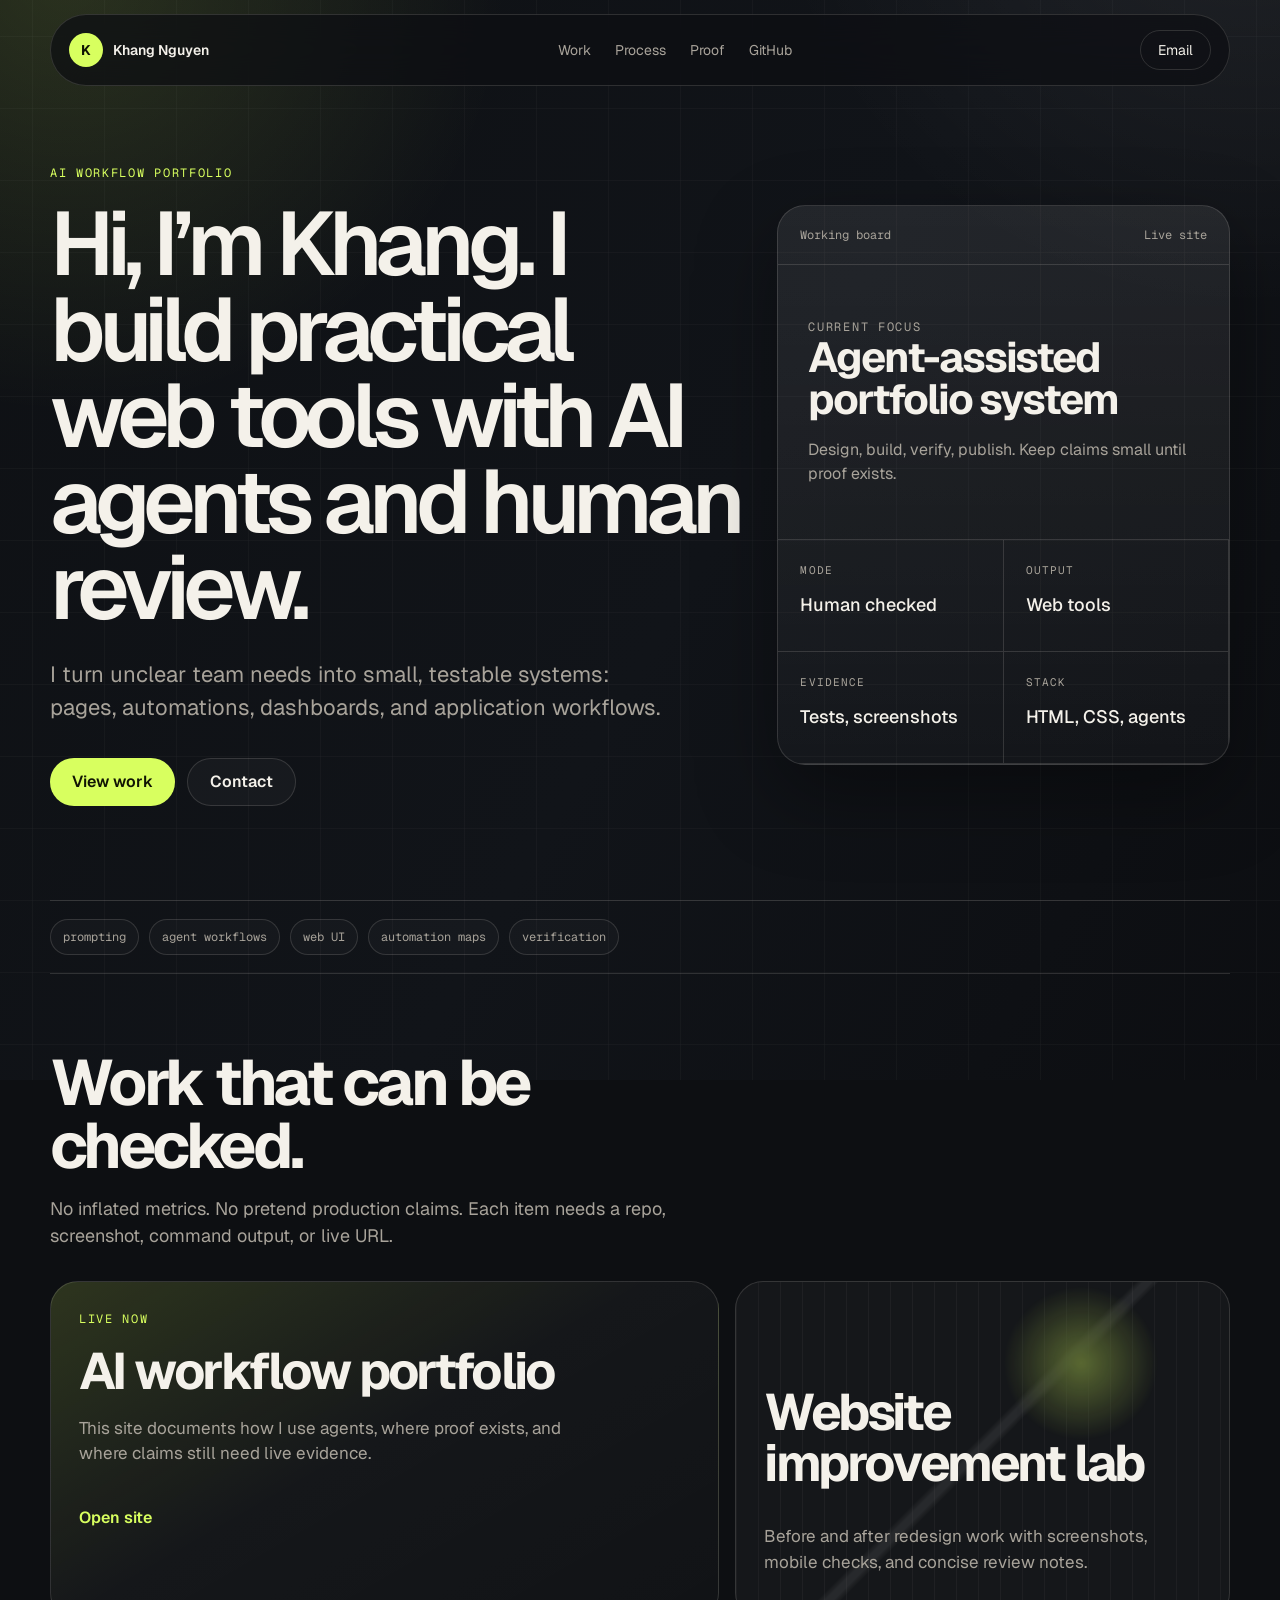
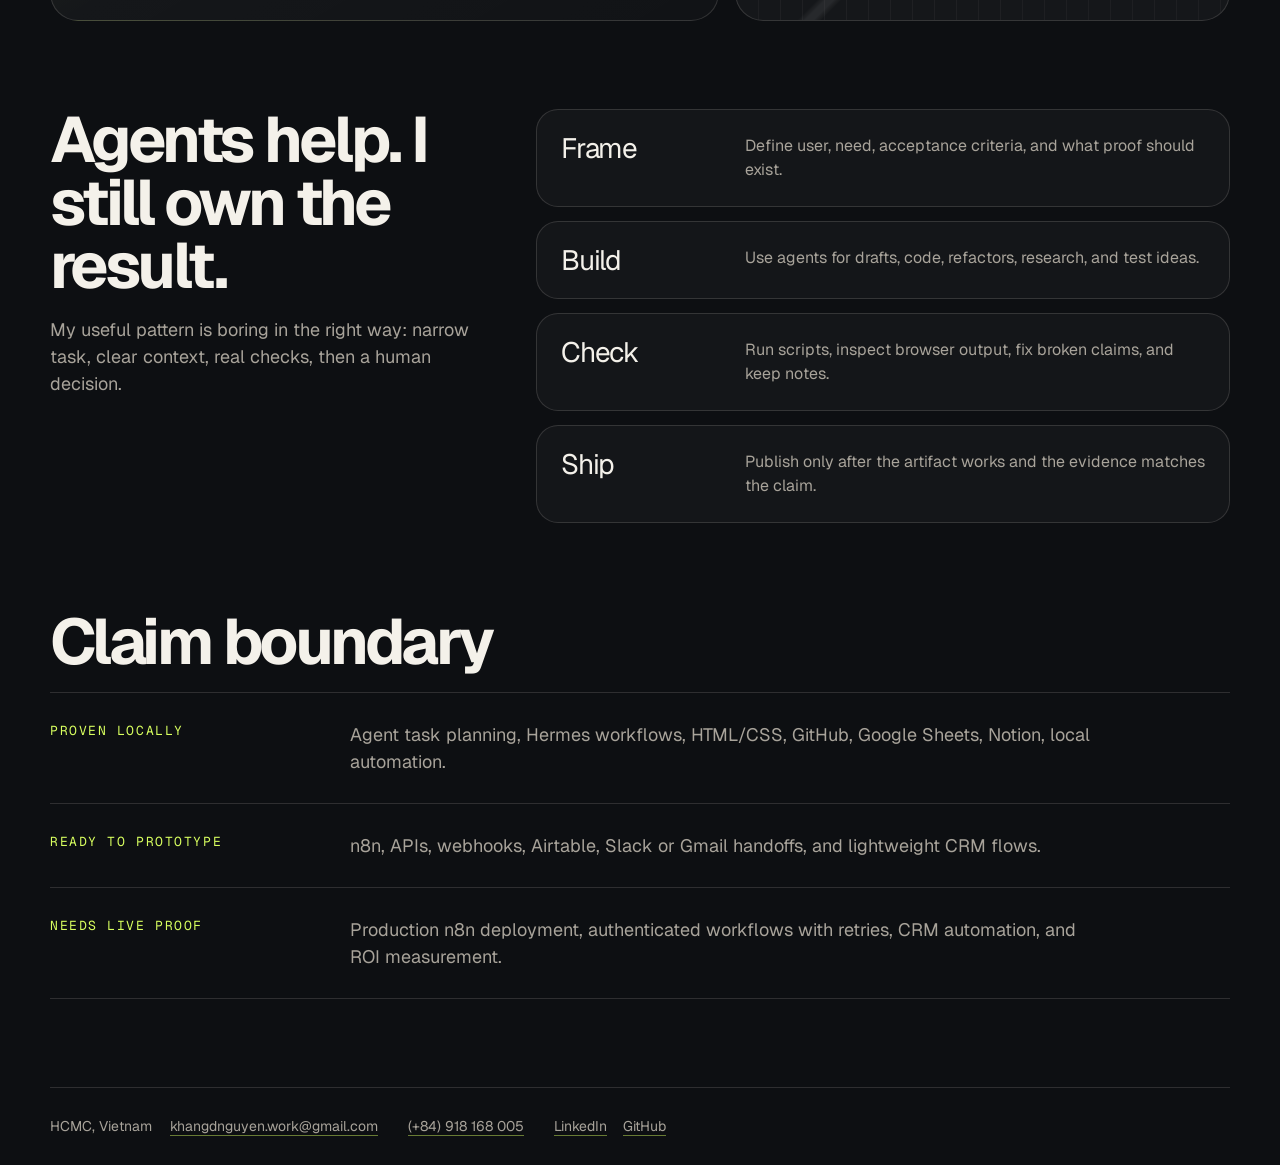
==== index.html @ 68d12c39 "Remove irrelevant portfolio work cards" ====
<!doctype html>
<html lang="en">
<head>
  <meta charset="utf-8" />
  <meta name="viewport" content="width=device-width, initial-scale=1" />
  <title>Khang Nguyen - AI workflow portfolio</title>
  <meta name="description" content="Khang Nguyen builds small web tools and AI-assisted workflows with clear verification evidence." />
  <meta property="og:title" content="Khang Nguyen - AI workflow portfolio" />
  <meta property="og:description" content="AI workflow builder focused on practical web tools, agent-assisted delivery, and honest proof." />
  <link rel="preconnect" href="https://fonts.googleapis.com" />
  <link rel="preconnect" href="https://fonts.gstatic.com" crossorigin />
  <link href="https://fonts.googleapis.com/css2?family=Geist:wght@300;400;500;600&family=Geist+Mono:wght@400;500&display=swap" rel="stylesheet" />
  <link rel="stylesheet" href="./styles.css" />
</head>
<body>
  <div class="ambient" aria-hidden="true"></div>
  <header class="nav">
    <a class="brand" href="#top" aria-label="Khang Nguyen home">
      <span class="mark">K</span>
      <span>Khang Nguyen</span>
    </a>
    <nav aria-label="Primary">
      <a href="#work">Work</a>
      <a href="#process">Process</a>
      <a href="#proof">Proof</a>
      <a href="https://github.com/im-khang">GitHub</a>
    </nav>
    <a class="nav-cta" href="mailto:khangdnguyen.work@gmail.com">Email</a>
  </header>

  <main id="top">
    <section class="hero" aria-labelledby="hero-title">
      <div class="hero-copy">
        <p class="kicker">AI workflow portfolio</p>
        <h1 id="hero-title">Hi, I’m Khang. I build practical web tools with AI agents and human review.</h1>
        <p class="lead">I turn unclear team needs into small, testable systems: pages, automations, dashboards, and application workflows.</p>
        <div class="hero-actions" aria-label="Primary actions">
          <a class="button primary" href="#work">View work</a>
          <a class="button ghost" href="mailto:khangdnguyen.work@gmail.com">Contact</a>
        </div>
      </div>

      <aside class="hero-panel" aria-label="Current working board">
        <div class="panel-top">
          <span>Working board</span>
          <span>Live site</span>
        </div>
        <div class="panel-feature">
          <p class="panel-label">Current focus</p>
          <h2>Agent-assisted portfolio system</h2>
          <p>Design, build, verify, publish. Keep claims small until proof exists.</p>
        </div>
        <div class="panel-grid">
          <div>
            <span>Mode</span>
            <strong>Human checked</strong>
          </div>
          <div>
            <span>Output</span>
            <strong>Web tools</strong>
          </div>
          <div>
            <span>Evidence</span>
            <strong>Tests, screenshots</strong>
          </div>
          <div>
            <span>Stack</span>
            <strong>HTML, CSS, agents</strong>
          </div>
        </div>
      </aside>
    </section>

    <section class="capability-strip" aria-label="Capabilities">
      <span>prompting</span>
      <span>agent workflows</span>
      <span>web UI</span>
      <span>automation maps</span>
      <span>verification</span>
    </section>

    <section id="work" class="work" aria-labelledby="work-title">
      <div class="section-heading">
        <h2 id="work-title">Work that can be checked.</h2>
        <p>No inflated metrics. No pretend production claims. Each item needs a repo, screenshot, command output, or live URL.</p>
      </div>
      <div class="work-grid">
        <article class="work-card featured">
          <div class="work-meta">Live now</div>
          <h3>AI workflow portfolio</h3>
          <p>This site documents how I use agents, where proof exists, and where claims still need live evidence.</p>
          <a href="https://im-khang.com">Open site</a>
        </article>
        <article class="work-card image-card">
          <div class="texture" aria-hidden="true"></div>
          <h3>Website improvement lab</h3>
          <p>Before and after redesign work with screenshots, mobile checks, and concise review notes.</p>
        </article>
      </div>
    </section>

    <section id="process" class="process" aria-labelledby="process-title">
      <div class="process-copy">
        <h2 id="process-title">Agents help. I still own the result.</h2>
        <p>My useful pattern is boring in the right way: narrow task, clear context, real checks, then a human decision.</p>
      </div>
      <ol class="process-list">
        <li>
          <span>Frame</span>
          <p>Define user, need, acceptance criteria, and what proof should exist.</p>
        </li>
        <li>
          <span>Build</span>
          <p>Use agents for drafts, code, refactors, research, and test ideas.</p>
        </li>
        <li>
          <span>Check</span>
          <p>Run scripts, inspect browser output, fix broken claims, and keep notes.</p>
        </li>
        <li>
          <span>Ship</span>
          <p>Publish only after the artifact works and the evidence matches the claim.</p>
        </li>
      </ol>
    </section>

    <section id="proof" class="proof" aria-labelledby="proof-title">
      <h2 id="proof-title">Claim boundary</h2>
      <div class="proof-rows" role="list">
        <article role="listitem">
          <span>Proven locally</span>
          <p>Agent task planning, Hermes workflows, HTML/CSS, GitHub, Google Sheets, Notion, local automation.</p>
        </article>
        <article role="listitem">
          <span>Ready to prototype</span>
          <p>n8n, APIs, webhooks, Airtable, Slack or Gmail handoffs, and lightweight CRM flows.</p>
        </article>
        <article role="listitem">
          <span>Needs live proof</span>
          <p>Production n8n deployment, authenticated workflows with retries, CRM automation, and ROI measurement.</p>
        </article>
      </div>
    </section>
  </main>

  <footer class="footer">
    <p>HCMC, Vietnam</p>
    <p><a href="mailto:khangdnguyen.work@gmail.com">khangdnguyen.work@gmail.com</a></p>
    <p><a href="tel:+84918168005">(+84) 918 168 005</a></p>
    <p><a href="https://www.linkedin.com/in/khangnguyenduy3110/">LinkedIn</a> <a href="https://github.com/im-khang">GitHub</a></p>
  </footer>

  <script>
    const revealItems = document.querySelectorAll('.work-card, .process-list li, .proof-rows article');
    const observer = new IntersectionObserver((entries) => {
      for (const entry of entries) {
        if (entry.isIntersecting) entry.target.classList.add('in-view');
      }
    }, { threshold: 0.18 });
    revealItems.forEach((item) => observer.observe(item));
  </script>
</body>
</html>
---- styles.css ----
:root{
  color-scheme: dark;
  --bg:#0d0f12;
  --panel:#15181d;
  --panel-2:#1d2128;
  --text:#f4f1ea;
  --muted:#a8a39a;
  --line:rgba(244,241,234,.14);
  --accent:#d8ff5f;
  --accent-dark:#1f2a05;
  --radius:28px;
  --shadow:0 30px 80px rgba(0,0,0,.35);
}
*{box-sizing:border-box}
html{scroll-behavior:smooth}
body{
  margin:0;
  font-family:Geist,system-ui,-apple-system,BlinkMacSystemFont,"Segoe UI",sans-serif;
  background:var(--bg);
  color:var(--text);
  line-height:1.5;
  overflow-x:hidden;
}
a{color:inherit;text-decoration:none}
.ambient{
  position:fixed;inset:-20%;z-index:-2;pointer-events:none;
  background:
    radial-gradient(circle at 18% 12%,rgba(216,255,95,.14),transparent 24%),
    radial-gradient(circle at 84% 0%,rgba(255,255,255,.08),transparent 25%),
    linear-gradient(120deg,#0d0f12,#111419 55%,#0b0c0f);
}
.ambient:after{
  content:"";position:absolute;inset:0;opacity:.08;mix-blend-mode:screen;
  background-image:linear-gradient(rgba(255,255,255,.35) 1px,transparent 1px),linear-gradient(90deg,rgba(255,255,255,.35) 1px,transparent 1px);
  background-size:72px 72px;
}
.nav{
  position:sticky;top:0;z-index:10;height:72px;margin:14px auto 0;padding:0 18px;
  width:min(1180px,calc(100% - 28px));display:flex;align-items:center;justify-content:space-between;gap:20px;
  border:1px solid var(--line);border-radius:999px;background:rgba(13,15,18,.72);backdrop-filter:blur(18px);-webkit-backdrop-filter:blur(18px);
}
.brand,.nav nav,.nav-cta{display:flex;align-items:center;gap:10px;font-size:14px;color:var(--muted)}
.brand{font-weight:600;color:var(--text)}
.mark{width:34px;height:34px;border-radius:50%;display:grid;place-items:center;background:var(--accent);color:#101403;font-weight:700}
.nav nav{gap:24px}
.nav a:hover{color:var(--text)}
.nav-cta{height:40px;padding:0 17px;border:1px solid var(--line);border-radius:999px;color:var(--text)}
main{width:min(1180px,calc(100% - 28px));margin:0 auto}
.hero{min-height:calc(100dvh - 86px);display:grid;grid-template-columns:minmax(0,1.1fr) minmax(320px,.72fr);gap:36px;align-items:center;padding:56px 0 72px}
.hero-copy{max-width:780px}.kicker,.work-meta,.panel-label{margin:0 0 18px;font-family:"Geist Mono",monospace;font-size:12px;text-transform:uppercase;letter-spacing:.14em;color:var(--accent)}
h1{font-size:clamp(48px,7vw,94px);line-height:.96;letter-spacing:-.07em;margin:0;max-width:920px;font-weight:600}
.lead{max-width:620px;color:var(--muted);font-size:clamp(17px,2vw,22px);margin:28px 0 0}
.hero-actions{display:flex;gap:12px;flex-wrap:wrap;margin-top:34px}.button{height:48px;padding:0 22px;border-radius:999px;display:inline-flex;align-items:center;justify-content:center;font-weight:600;transition:transform .22s ease,background .22s ease,border-color .22s ease}.button:hover{transform:translateY(-2px)}.button:active{transform:translateY(1px) scale(.99)}.primary{background:var(--accent);color:#101403}.ghost{border:1px solid var(--line);color:var(--text);background:rgba(255,255,255,.03)}
.hero-panel{border:1px solid var(--line);border-radius:var(--radius);background:linear-gradient(180deg,rgba(255,255,255,.08),rgba(255,255,255,.025));box-shadow:var(--shadow);overflow:hidden;min-height:560px;display:flex;flex-direction:column;justify-content:space-between}
.panel-top{display:flex;justify-content:space-between;padding:20px 22px;border-bottom:1px solid var(--line);font-family:"Geist Mono",monospace;color:var(--muted);font-size:12px}.panel-feature{padding:38px 30px}.panel-feature h2{font-size:42px;line-height:1;letter-spacing:-.05em;margin:0 0 18px}.panel-feature p{color:var(--muted);margin:0}.panel-grid{display:grid;grid-template-columns:1fr 1fr;border-top:1px solid var(--line)}.panel-grid div{padding:22px;border-right:1px solid var(--line);border-bottom:1px solid var(--line);min-height:112px}.panel-grid span{display:block;font-family:"Geist Mono",monospace;font-size:11px;color:var(--muted);margin-bottom:12px;text-transform:uppercase;letter-spacing:.1em}.panel-grid strong{font-size:18px;font-weight:500}
.capability-strip{border-top:1px solid var(--line);border-bottom:1px solid var(--line);display:flex;gap:10px;flex-wrap:wrap;padding:18px 0;margin-bottom:78px}.capability-strip span{font-family:"Geist Mono",monospace;font-size:12px;color:var(--muted);padding:8px 12px;border:1px solid var(--line);border-radius:999px;background:rgba(255,255,255,.025)}
section{scroll-margin-top:110px}.section-heading{max-width:700px;margin-bottom:32px}.section-heading h2,.process h2,.proof h2{font-size:clamp(36px,5vw,72px);line-height:.98;letter-spacing:-.055em;margin:0 0 18px}.section-heading p,.process-copy p{color:var(--muted);font-size:18px;margin:0;max-width:620px}.work,.process,.proof{padding:0 0 88px}.work-grid{display:grid;grid-template-columns:1.15fr .85fr;grid-auto-rows:minmax(220px,auto);gap:16px}.work-card{border:1px solid var(--line);border-radius:var(--radius);background:rgba(255,255,255,.035);padding:28px;position:relative;overflow:hidden;opacity:0;transform:translateY(18px);transition:opacity .7s ease,transform .7s ease,border-color .25s ease}.work-card.in-view,.process-list li.in-view,.proof-rows article.in-view{opacity:1;transform:none}.work-card:hover{border-color:rgba(216,255,95,.5)}.work-card h3{font-size:clamp(28px,4vw,56px);line-height:1;letter-spacing:-.05em;margin:0 0 18px}.work-card p{color:var(--muted);font-size:17px;max-width:520px}.work-card a{display:inline-flex;margin-top:22px;color:var(--accent);font-weight:600}.featured{background:linear-gradient(150deg,rgba(216,255,95,.16),rgba(255,255,255,.035) 48%,rgba(255,255,255,.02))}.image-card{min-height:340px;display:flex;flex-direction:column;justify-content:flex-end}.texture{position:absolute;inset:0;opacity:.35;background:radial-gradient(circle at 70% 24%,var(--accent),transparent 18%),linear-gradient(135deg,transparent 0 48%,rgba(255,255,255,.22) 49% 50%,transparent 51%),repeating-linear-gradient(90deg,rgba(255,255,255,.12) 0 1px,transparent 1px 22px)}.image-card h3,.image-card p{position:relative}.compact{min-height:220px}.muted{background:var(--panel)}
.process{display:grid;grid-template-columns:.78fr 1.22fr;gap:42px;align-items:start}.process-copy{position:sticky;top:120px}.process-list{list-style:none;margin:0;padding:0;display:grid;gap:14px}.process-list li{display:grid;grid-template-columns:160px 1fr;gap:24px;border:1px solid var(--line);border-radius:22px;padding:24px;background:rgba(255,255,255,.03);opacity:0;transform:translateY(18px);transition:opacity .7s ease,transform .7s ease}.process-list span{font-size:28px;line-height:1;letter-spacing:-.04em}.process-list p{margin:0;color:var(--muted)}
.proof h2{max-width:760px}.proof-rows{display:grid;gap:0;border-top:1px solid var(--line)}.proof-rows article{display:grid;grid-template-columns:260px 1fr;gap:40px;padding:28px 0;border-bottom:1px solid var(--line);opacity:0;transform:translateY(18px);transition:opacity .7s ease,transform .7s ease}.proof-rows span{font-family:"Geist Mono",monospace;color:var(--accent);font-size:13px;text-transform:uppercase;letter-spacing:.12em}.proof-rows p{margin:0;color:var(--muted);font-size:18px;max-width:760px}
.footer{width:min(1180px,calc(100% - 28px));margin:0 auto 28px;padding:28px 0 0;border-top:1px solid var(--line);display:flex;gap:18px;flex-wrap:wrap;color:var(--muted);font-size:14px}.footer p{margin:0}.footer a{text-decoration:underline;text-decoration-color:rgba(216,255,95,.45);text-underline-offset:4px;margin-right:12px}
@media (prefers-reduced-motion:reduce){*,*:before,*:after{animation:none!important;transition:none!important;scroll-behavior:auto!important}.work-card,.process-list li,.proof-rows article{opacity:1;transform:none}}
@media (max-width:900px){.nav{height:auto;min-height:64px;border-radius:24px;align-items:flex-start;padding:14px}.nav nav{display:none}.hero{grid-template-columns:1fr;min-height:auto;padding:54px 0}.hero-panel{min-height:auto}.work-grid,.process{grid-template-columns:1fr}.process-copy{position:static}.proof-rows article{grid-template-columns:1fr;gap:12px}.capability-strip{margin-bottom:80px}h1{font-size:clamp(44px,14vw,72px)}}
@media (max-width:560px){main,.footer,.nav{width:calc(100% - 24px)}.hero{gap:22px;padding-top:40px}.hero-actions{width:100%}.button{width:100%}.panel-grid,.process-list li{grid-template-columns:1fr}.panel-grid div{min-height:auto}.work,.process,.proof{padding-bottom:68px}.work-card{padding:22px;border-radius:22px}.section-heading h2,.process h2,.proof h2{font-size:42px}.footer{display:grid}}
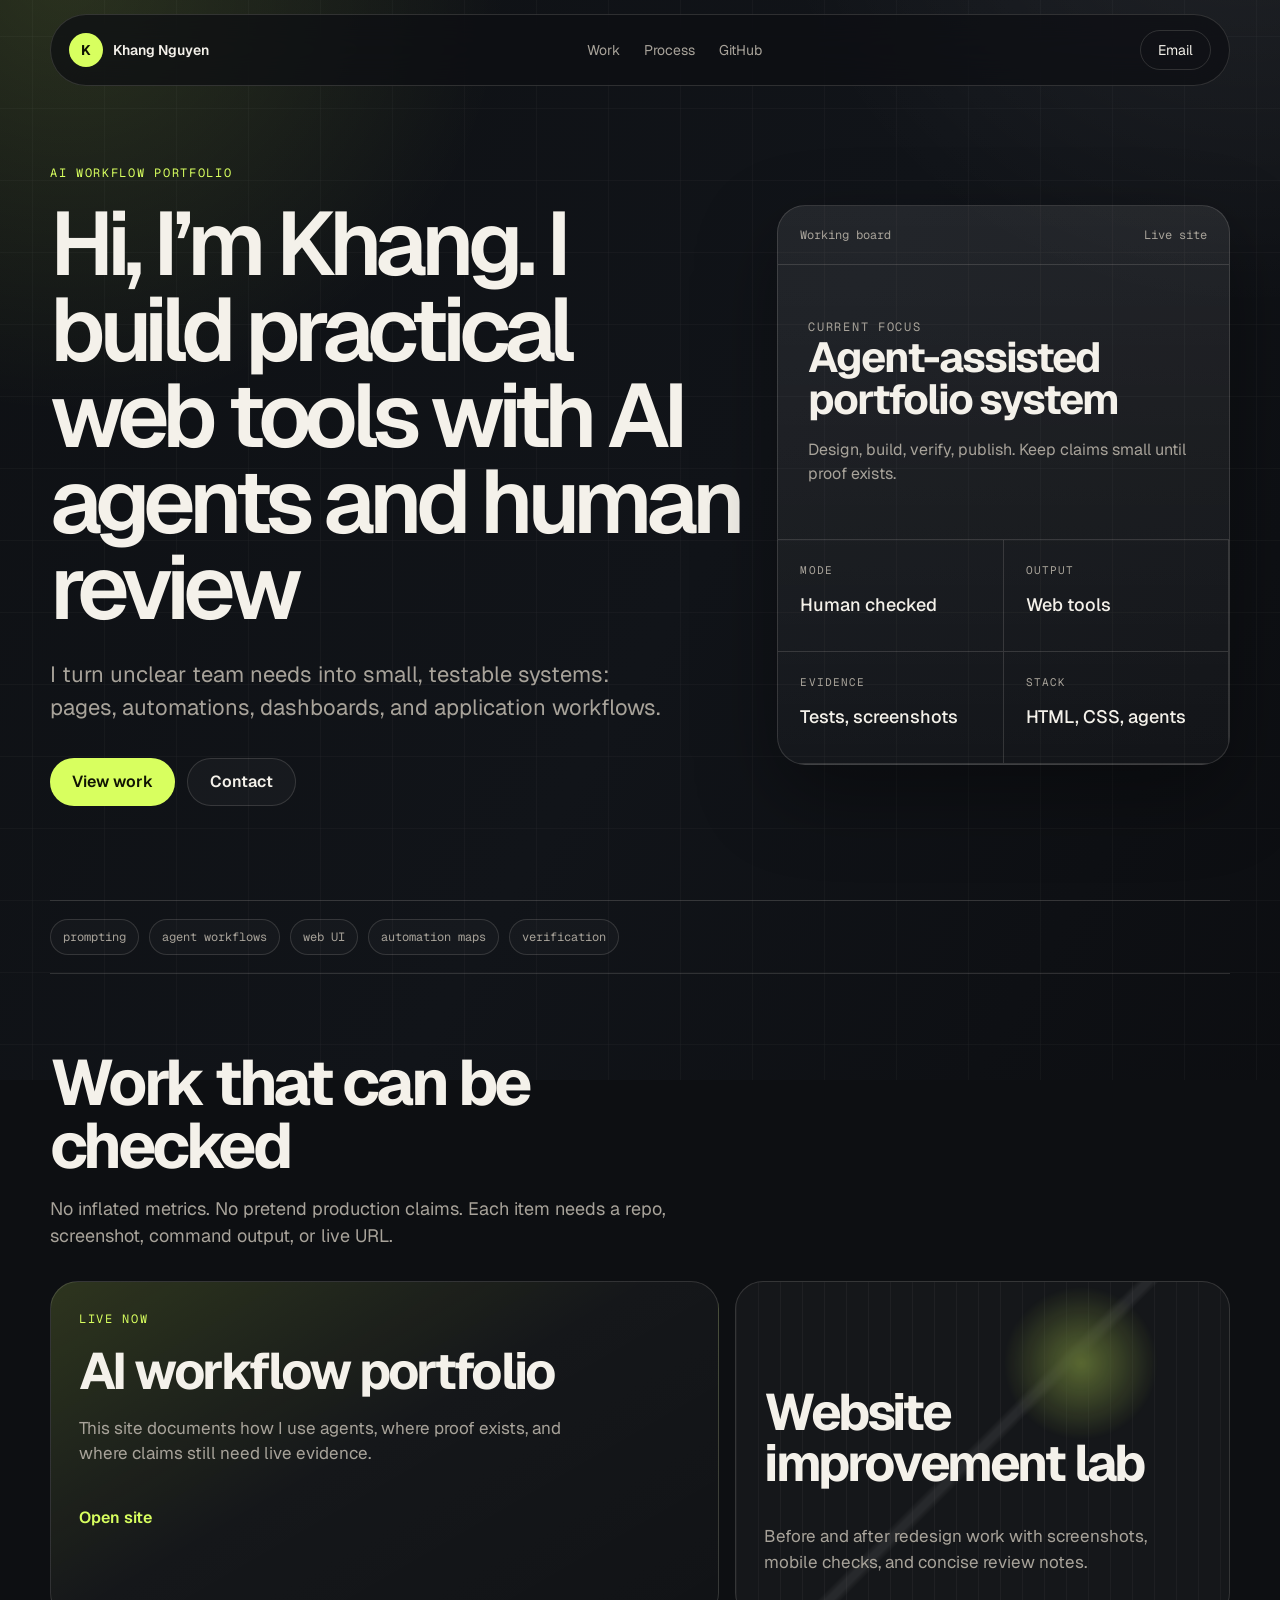
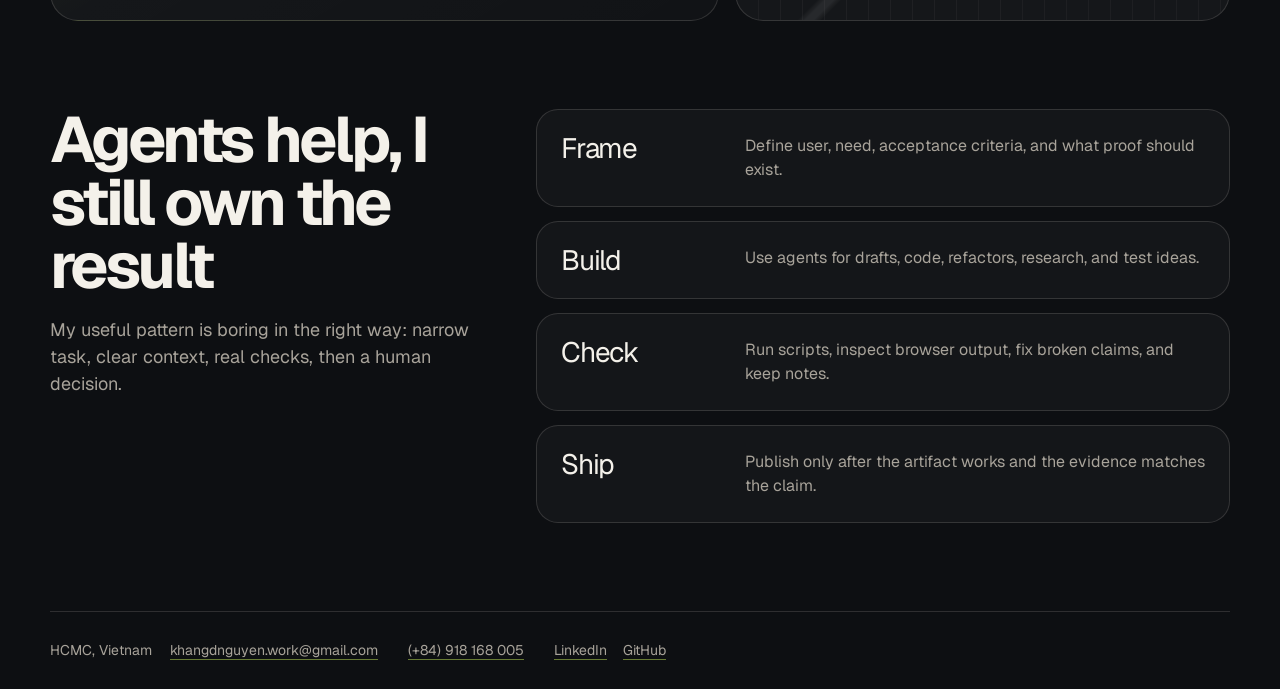
==== commit b4563e1e: "Remove claim boundary from portfolio" ====
--- a/index.html
+++ b/index.html
@@ -22,7 +22,6 @@
     <nav aria-label="Primary">
       <a href="#work">Work</a>
       <a href="#process">Process</a>
-      <a href="#proof">Proof</a>
       <a href="https://github.com/im-khang">GitHub</a>
     </nav>
     <a class="nav-cta" href="mailto:khangdnguyen.work@gmail.com">Email</a>
@@ -32,7 +31,7 @@
     <section class="hero" aria-labelledby="hero-title">
       <div class="hero-copy">
         <p class="kicker">AI workflow portfolio</p>
-        <h1 id="hero-title">Hi, I’m Khang. I build practical web tools with AI agents and human review.</h1>
+        <h1 id="hero-title">Hi, I’m Khang. I build practical web tools with AI agents and human review</h1>
         <p class="lead">I turn unclear team needs into small, testable systems: pages, automations, dashboards, and application workflows.</p>
         <div class="hero-actions" aria-label="Primary actions">
           <a class="button primary" href="#work">View work</a>
@@ -81,7 +80,7 @@
 
     <section id="work" class="work" aria-labelledby="work-title">
       <div class="section-heading">
-        <h2 id="work-title">Work that can be checked.</h2>
+        <h2 id="work-title">Work that can be checked</h2>
         <p>No inflated metrics. No pretend production claims. Each item needs a repo, screenshot, command output, or live URL.</p>
       </div>
       <div class="work-grid">
@@ -101,7 +100,7 @@
 
     <section id="process" class="process" aria-labelledby="process-title">
       <div class="process-copy">
-        <h2 id="process-title">Agents help. I still own the result.</h2>
+        <h2 id="process-title">Agents help, I still own the result</h2>
         <p>My useful pattern is boring in the right way: narrow task, clear context, real checks, then a human decision.</p>
       </div>
       <ol class="process-list">
@@ -124,23 +123,6 @@
       </ol>
     </section>
 
-    <section id="proof" class="proof" aria-labelledby="proof-title">
-      <h2 id="proof-title">Claim boundary</h2>
-      <div class="proof-rows" role="list">
-        <article role="listitem">
-          <span>Proven locally</span>
-          <p>Agent task planning, Hermes workflows, HTML/CSS, GitHub, Google Sheets, Notion, local automation.</p>
-        </article>
-        <article role="listitem">
-          <span>Ready to prototype</span>
-          <p>n8n, APIs, webhooks, Airtable, Slack or Gmail handoffs, and lightweight CRM flows.</p>
-        </article>
-        <article role="listitem">
-          <span>Needs live proof</span>
-          <p>Production n8n deployment, authenticated workflows with retries, CRM automation, and ROI measurement.</p>
-        </article>
-      </div>
-    </section>
   </main>
 
   <footer class="footer">
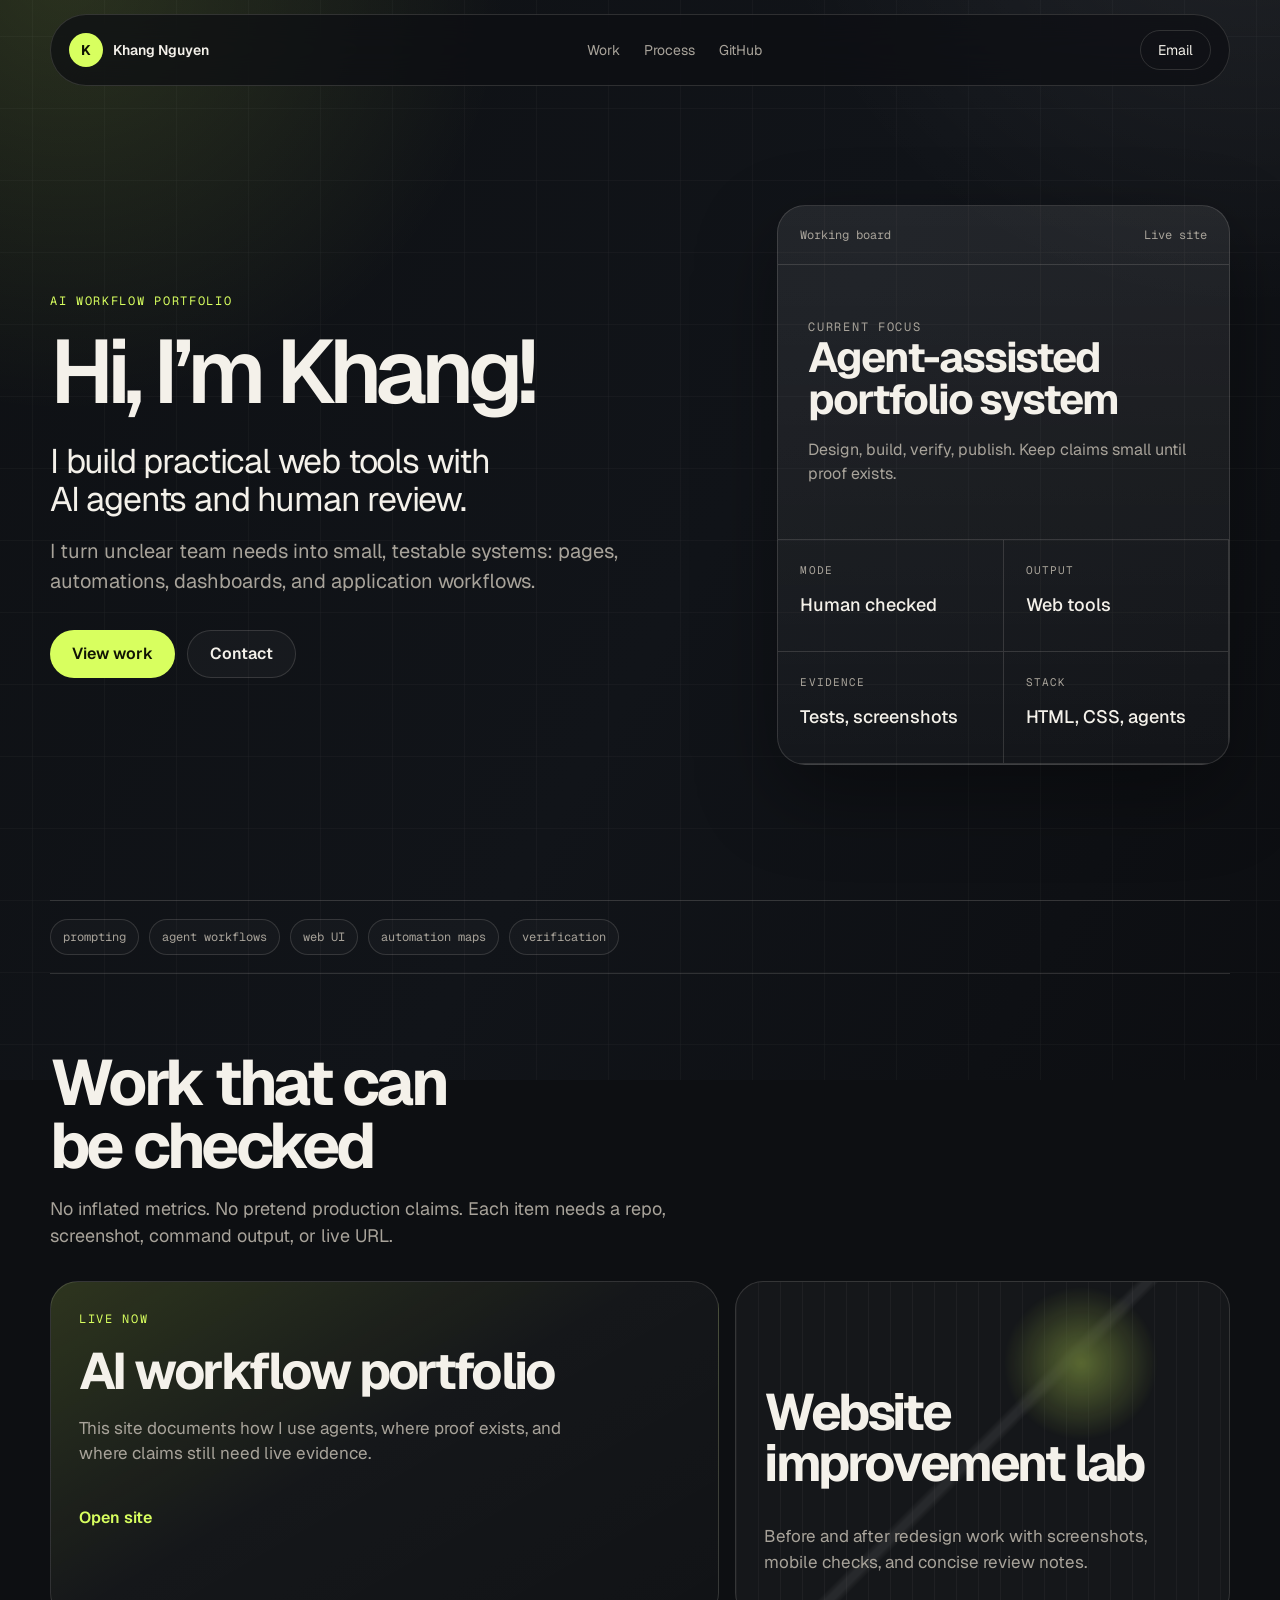
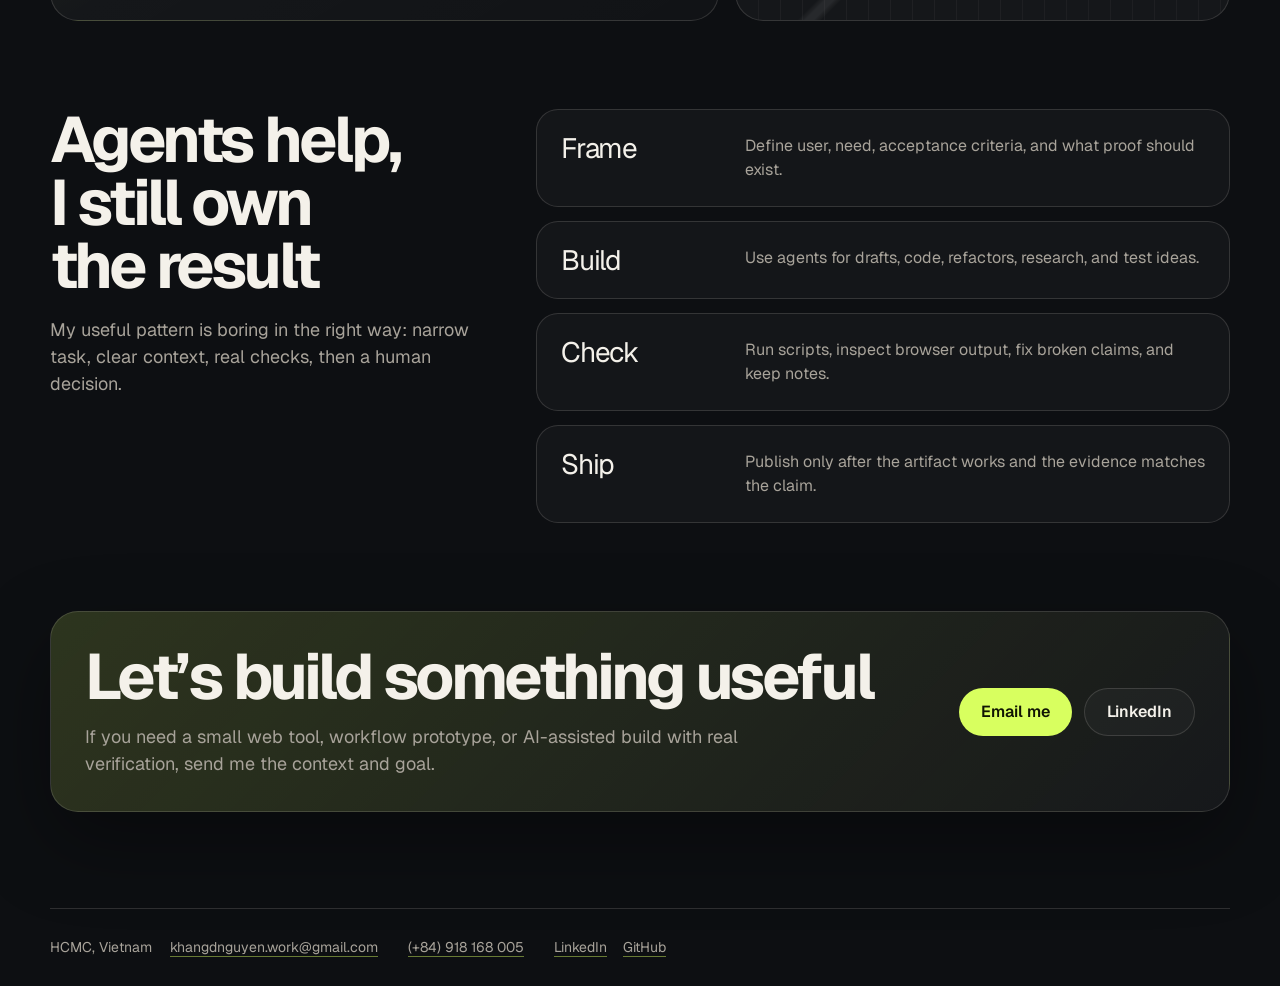
==== commit 6dfe9ea4: "Improve hero text rhythm" ====
--- a/index.html
+++ b/index.html
@@ -31,8 +31,9 @@
     <section class="hero" aria-labelledby="hero-title">
       <div class="hero-copy">
         <p class="kicker">AI workflow portfolio</p>
-        <h1 id="hero-title">Hi, I’m Khang. I build practical web tools with AI agents and human review</h1>
-        <p class="lead">I turn unclear team needs into small, testable systems: pages, automations, dashboards, and application workflows.</p>
+        <h1 id="hero-title">Hi, I’m Khang!</h1>
+        <p class="lead">I build practical web tools with AI agents and human review.</p>
+        <p class="supporting-lead">I turn unclear team needs into small, testable systems: pages, automations, dashboards, and application workflows.</p>
         <div class="hero-actions" aria-label="Primary actions">
           <a class="button primary" href="#work">View work</a>
           <a class="button ghost" href="mailto:khangdnguyen.work@gmail.com">Contact</a>
@@ -123,6 +124,17 @@
       </ol>
     </section>
 
+    <section class="cta-section" aria-labelledby="cta-title">
+      <div>
+        <h2 id="cta-title">Let’s build something useful</h2>
+        <p>If you need a small web tool, workflow prototype, or AI-assisted build with real verification, send me the context and goal.</p>
+      </div>
+      <div class="cta-actions">
+        <a class="button primary" href="mailto:khangdnguyen.work@gmail.com">Email me</a>
+        <a class="button ghost" href="https://www.linkedin.com/in/khangnguyenduy3110/">LinkedIn</a>
+      </div>
+    </section>
+
   </main>
 
   <footer class="footer">
--- a/styles.css
+++ b/styles.css
@@ -48,16 +48,19 @@
 main{width:min(1180px,calc(100% - 28px));margin:0 auto}
 .hero{min-height:calc(100dvh - 86px);display:grid;grid-template-columns:minmax(0,1.1fr) minmax(320px,.72fr);gap:36px;align-items:center;padding:56px 0 72px}
 .hero-copy{max-width:780px}.kicker,.work-meta,.panel-label{margin:0 0 18px;font-family:"Geist Mono",monospace;font-size:12px;text-transform:uppercase;letter-spacing:.14em;color:var(--accent)}
-h1{font-size:clamp(48px,7vw,94px);line-height:.96;letter-spacing:-.07em;margin:0;max-width:920px;font-weight:600}
-.lead{max-width:620px;color:var(--muted);font-size:clamp(17px,2vw,22px);margin:28px 0 0}
+h1{font-size:clamp(48px,7vw,94px);line-height:.96;letter-spacing:-.07em;margin:0;max-width:720px;font-weight:600;text-wrap:balance}
+.hero h1,.section-heading h2,.process h2,.proof h2,.cta-section h2,.work-card h3,.panel-feature h2{text-wrap:balance}
+.lead{max-width:720px;color:var(--text);font-size:clamp(22px,3vw,34px);line-height:1.12;letter-spacing:-.035em;margin:28px 0 0;text-wrap:balance}
+.supporting-lead{max-width:620px;color:var(--muted);font-size:clamp(16px,1.8vw,20px);margin:18px 0 0;text-wrap:pretty}
 .hero-actions{display:flex;gap:12px;flex-wrap:wrap;margin-top:34px}.button{height:48px;padding:0 22px;border-radius:999px;display:inline-flex;align-items:center;justify-content:center;font-weight:600;transition:transform .22s ease,background .22s ease,border-color .22s ease}.button:hover{transform:translateY(-2px)}.button:active{transform:translateY(1px) scale(.99)}.primary{background:var(--accent);color:#101403}.ghost{border:1px solid var(--line);color:var(--text);background:rgba(255,255,255,.03)}
 .hero-panel{border:1px solid var(--line);border-radius:var(--radius);background:linear-gradient(180deg,rgba(255,255,255,.08),rgba(255,255,255,.025));box-shadow:var(--shadow);overflow:hidden;min-height:560px;display:flex;flex-direction:column;justify-content:space-between}
 .panel-top{display:flex;justify-content:space-between;padding:20px 22px;border-bottom:1px solid var(--line);font-family:"Geist Mono",monospace;color:var(--muted);font-size:12px}.panel-feature{padding:38px 30px}.panel-feature h2{font-size:42px;line-height:1;letter-spacing:-.05em;margin:0 0 18px}.panel-feature p{color:var(--muted);margin:0}.panel-grid{display:grid;grid-template-columns:1fr 1fr;border-top:1px solid var(--line)}.panel-grid div{padding:22px;border-right:1px solid var(--line);border-bottom:1px solid var(--line);min-height:112px}.panel-grid span{display:block;font-family:"Geist Mono",monospace;font-size:11px;color:var(--muted);margin-bottom:12px;text-transform:uppercase;letter-spacing:.1em}.panel-grid strong{font-size:18px;font-weight:500}
 .capability-strip{border-top:1px solid var(--line);border-bottom:1px solid var(--line);display:flex;gap:10px;flex-wrap:wrap;padding:18px 0;margin-bottom:78px}.capability-strip span{font-family:"Geist Mono",monospace;font-size:12px;color:var(--muted);padding:8px 12px;border:1px solid var(--line);border-radius:999px;background:rgba(255,255,255,.025)}
-section{scroll-margin-top:110px}.section-heading{max-width:700px;margin-bottom:32px}.section-heading h2,.process h2,.proof h2{font-size:clamp(36px,5vw,72px);line-height:.98;letter-spacing:-.055em;margin:0 0 18px}.section-heading p,.process-copy p{color:var(--muted);font-size:18px;margin:0;max-width:620px}.work,.process,.proof{padding:0 0 88px}.work-grid{display:grid;grid-template-columns:1.15fr .85fr;grid-auto-rows:minmax(220px,auto);gap:16px}.work-card{border:1px solid var(--line);border-radius:var(--radius);background:rgba(255,255,255,.035);padding:28px;position:relative;overflow:hidden;opacity:0;transform:translateY(18px);transition:opacity .7s ease,transform .7s ease,border-color .25s ease}.work-card.in-view,.process-list li.in-view,.proof-rows article.in-view{opacity:1;transform:none}.work-card:hover{border-color:rgba(216,255,95,.5)}.work-card h3{font-size:clamp(28px,4vw,56px);line-height:1;letter-spacing:-.05em;margin:0 0 18px}.work-card p{color:var(--muted);font-size:17px;max-width:520px}.work-card a{display:inline-flex;margin-top:22px;color:var(--accent);font-weight:600}.featured{background:linear-gradient(150deg,rgba(216,255,95,.16),rgba(255,255,255,.035) 48%,rgba(255,255,255,.02))}.image-card{min-height:340px;display:flex;flex-direction:column;justify-content:flex-end}.texture{position:absolute;inset:0;opacity:.35;background:radial-gradient(circle at 70% 24%,var(--accent),transparent 18%),linear-gradient(135deg,transparent 0 48%,rgba(255,255,255,.22) 49% 50%,transparent 51%),repeating-linear-gradient(90deg,rgba(255,255,255,.12) 0 1px,transparent 1px 22px)}.image-card h3,.image-card p{position:relative}.compact{min-height:220px}.muted{background:var(--panel)}
+section{scroll-margin-top:110px}.section-heading{max-width:700px;margin-bottom:32px}.section-heading h2,.process h2,.proof h2,.cta-section h2{font-size:clamp(36px,5vw,72px);line-height:.98;letter-spacing:-.055em;margin:0 0 18px}.section-heading p,.process-copy p{color:var(--muted);font-size:18px;margin:0;max-width:620px}.work,.process,.proof{padding:0 0 88px}.work-grid{display:grid;grid-template-columns:1.15fr .85fr;grid-auto-rows:minmax(220px,auto);gap:16px}.work-card{border:1px solid var(--line);border-radius:var(--radius);background:rgba(255,255,255,.035);padding:28px;position:relative;overflow:hidden;opacity:0;transform:translateY(18px);transition:opacity .7s ease,transform .7s ease,border-color .25s ease}.work-card.in-view,.process-list li.in-view,.proof-rows article.in-view{opacity:1;transform:none}.work-card:hover{border-color:rgba(216,255,95,.5)}.work-card h3{font-size:clamp(28px,4vw,56px);line-height:1;letter-spacing:-.05em;margin:0 0 18px}.work-card p{color:var(--muted);font-size:17px;max-width:520px}.work-card a{display:inline-flex;margin-top:22px;color:var(--accent);font-weight:600}.featured{background:linear-gradient(150deg,rgba(216,255,95,.16),rgba(255,255,255,.035) 48%,rgba(255,255,255,.02))}.image-card{min-height:340px;display:flex;flex-direction:column;justify-content:flex-end}.texture{position:absolute;inset:0;opacity:.35;background:radial-gradient(circle at 70% 24%,var(--accent),transparent 18%),linear-gradient(135deg,transparent 0 48%,rgba(255,255,255,.22) 49% 50%,transparent 51%),repeating-linear-gradient(90deg,rgba(255,255,255,.12) 0 1px,transparent 1px 22px)}.image-card h3,.image-card p{position:relative}.compact{min-height:220px}.muted{background:var(--panel)}
 .process{display:grid;grid-template-columns:.78fr 1.22fr;gap:42px;align-items:start}.process-copy{position:sticky;top:120px}.process-list{list-style:none;margin:0;padding:0;display:grid;gap:14px}.process-list li{display:grid;grid-template-columns:160px 1fr;gap:24px;border:1px solid var(--line);border-radius:22px;padding:24px;background:rgba(255,255,255,.03);opacity:0;transform:translateY(18px);transition:opacity .7s ease,transform .7s ease}.process-list span{font-size:28px;line-height:1;letter-spacing:-.04em}.process-list p{margin:0;color:var(--muted)}
 .proof h2{max-width:760px}.proof-rows{display:grid;gap:0;border-top:1px solid var(--line)}.proof-rows article{display:grid;grid-template-columns:260px 1fr;gap:40px;padding:28px 0;border-bottom:1px solid var(--line);opacity:0;transform:translateY(18px);transition:opacity .7s ease,transform .7s ease}.proof-rows span{font-family:"Geist Mono",monospace;color:var(--accent);font-size:13px;text-transform:uppercase;letter-spacing:.12em}.proof-rows p{margin:0;color:var(--muted);font-size:18px;max-width:760px}
+.cta-section{margin:0 0 96px;padding:34px;border:1px solid var(--line);border-radius:var(--radius);background:linear-gradient(135deg,rgba(216,255,95,.16),rgba(255,255,255,.04));display:grid;grid-template-columns:1fr auto;gap:28px;align-items:center;box-shadow:var(--shadow)}.cta-section h2{margin:0 0 14px}.cta-section p{margin:0;color:var(--muted);font-size:18px;max-width:680px}.cta-actions{display:flex;gap:12px;flex-wrap:wrap;justify-content:flex-end}
 .footer{width:min(1180px,calc(100% - 28px));margin:0 auto 28px;padding:28px 0 0;border-top:1px solid var(--line);display:flex;gap:18px;flex-wrap:wrap;color:var(--muted);font-size:14px}.footer p{margin:0}.footer a{text-decoration:underline;text-decoration-color:rgba(216,255,95,.45);text-underline-offset:4px;margin-right:12px}
 @media (prefers-reduced-motion:reduce){*,*:before,*:after{animation:none!important;transition:none!important;scroll-behavior:auto!important}.work-card,.process-list li,.proof-rows article{opacity:1;transform:none}}
-@media (max-width:900px){.nav{height:auto;min-height:64px;border-radius:24px;align-items:flex-start;padding:14px}.nav nav{display:none}.hero{grid-template-columns:1fr;min-height:auto;padding:54px 0}.hero-panel{min-height:auto}.work-grid,.process{grid-template-columns:1fr}.process-copy{position:static}.proof-rows article{grid-template-columns:1fr;gap:12px}.capability-strip{margin-bottom:80px}h1{font-size:clamp(44px,14vw,72px)}}
-@media (max-width:560px){main,.footer,.nav{width:calc(100% - 24px)}.hero{gap:22px;padding-top:40px}.hero-actions{width:100%}.button{width:100%}.panel-grid,.process-list li{grid-template-columns:1fr}.panel-grid div{min-height:auto}.work,.process,.proof{padding-bottom:68px}.work-card{padding:22px;border-radius:22px}.section-heading h2,.process h2,.proof h2{font-size:42px}.footer{display:grid}}
+@media (max-width:900px){.cta-section{grid-template-columns:1fr}.cta-actions{justify-content:flex-start}.nav{height:auto;min-height:64px;border-radius:24px;align-items:flex-start;padding:14px}.nav nav{display:none}.hero{grid-template-columns:1fr;min-height:auto;padding:54px 0}.hero-panel{min-height:auto}.work-grid,.process{grid-template-columns:1fr}.process-copy{position:static}.proof-rows article{grid-template-columns:1fr;gap:12px}.capability-strip{margin-bottom:80px}h1{font-size:clamp(44px,14vw,72px)}}
+@media (max-width:560px){.cta-section{padding:24px;margin-bottom:72px}main,.footer,.nav{width:calc(100% - 24px)}.hero{gap:22px;padding-top:40px}.hero-actions{width:100%}.button{width:100%}.panel-grid,.process-list li{grid-template-columns:1fr}.panel-grid div{min-height:auto}.work,.process,.proof{padding-bottom:68px}.work-card{padding:22px;border-radius:22px}.section-heading h2,.process h2,.proof h2,.cta-section h2{font-size:42px}.footer{display:grid}}
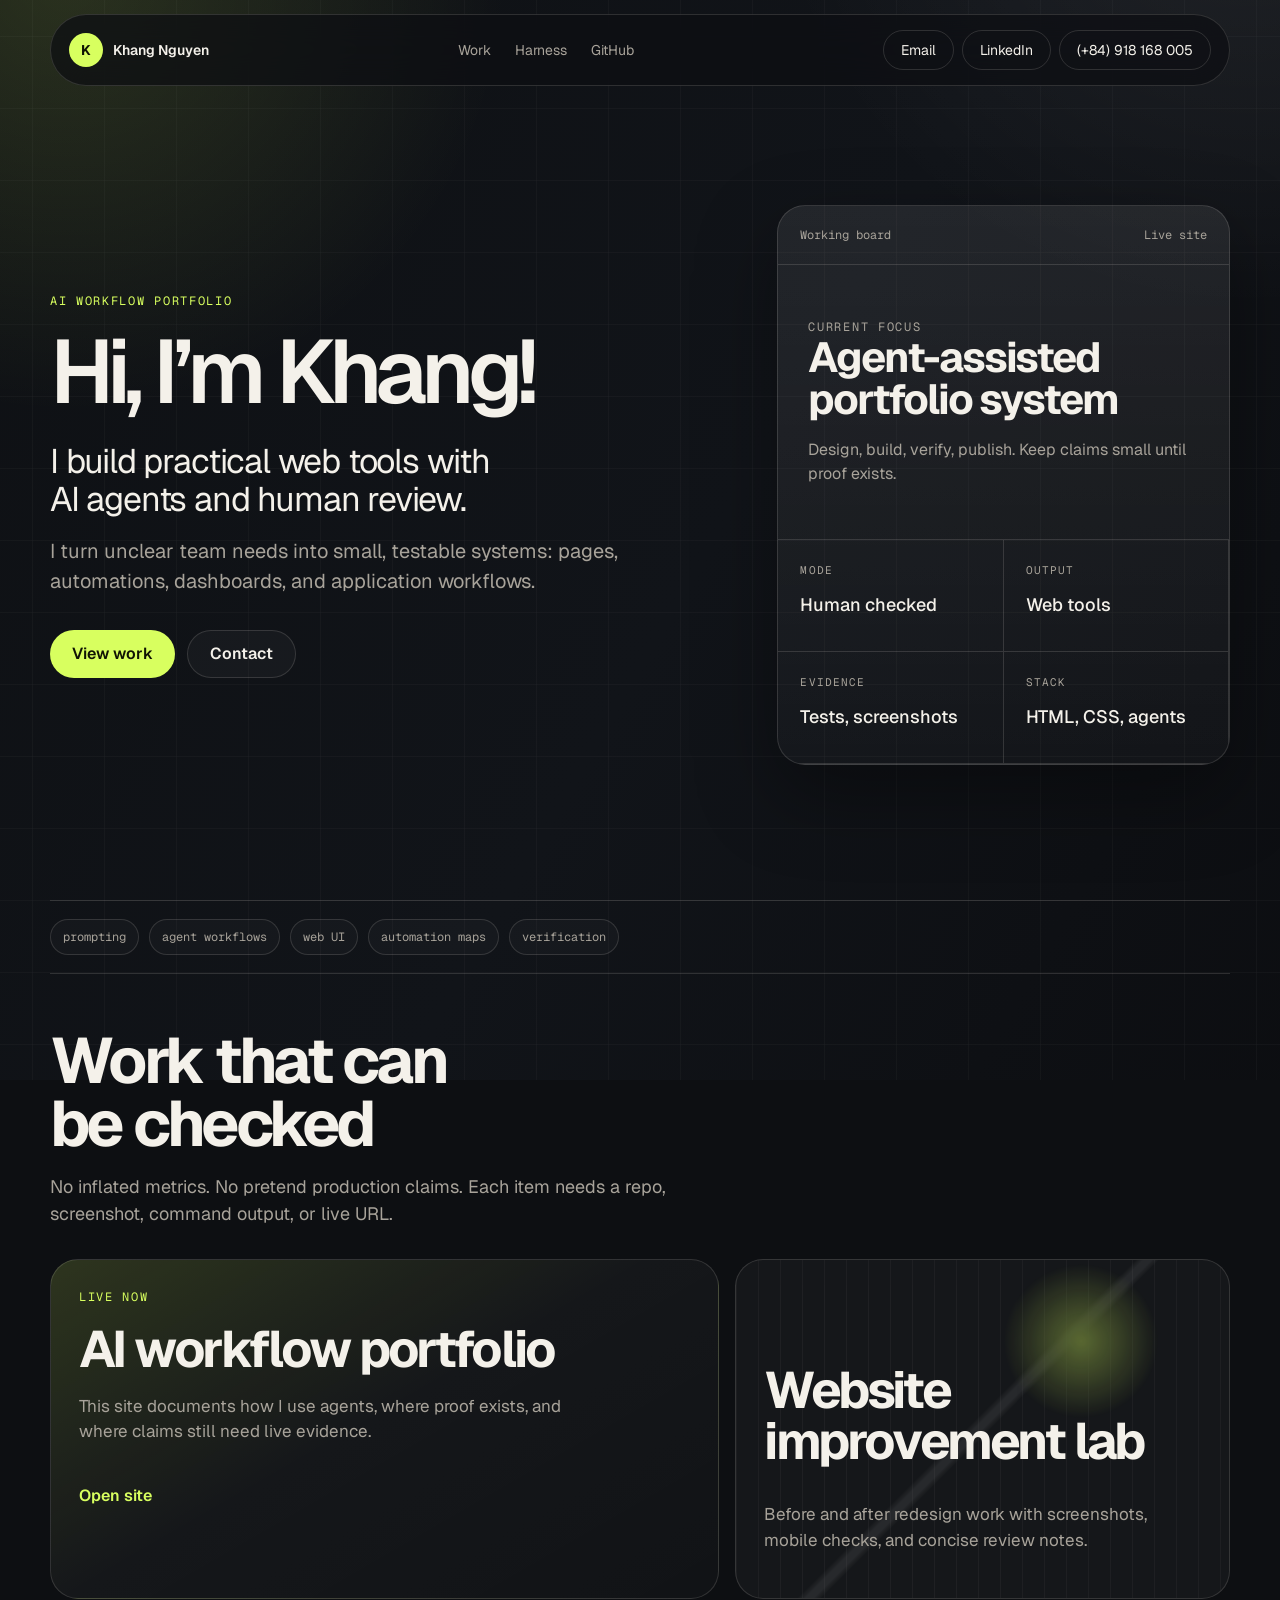
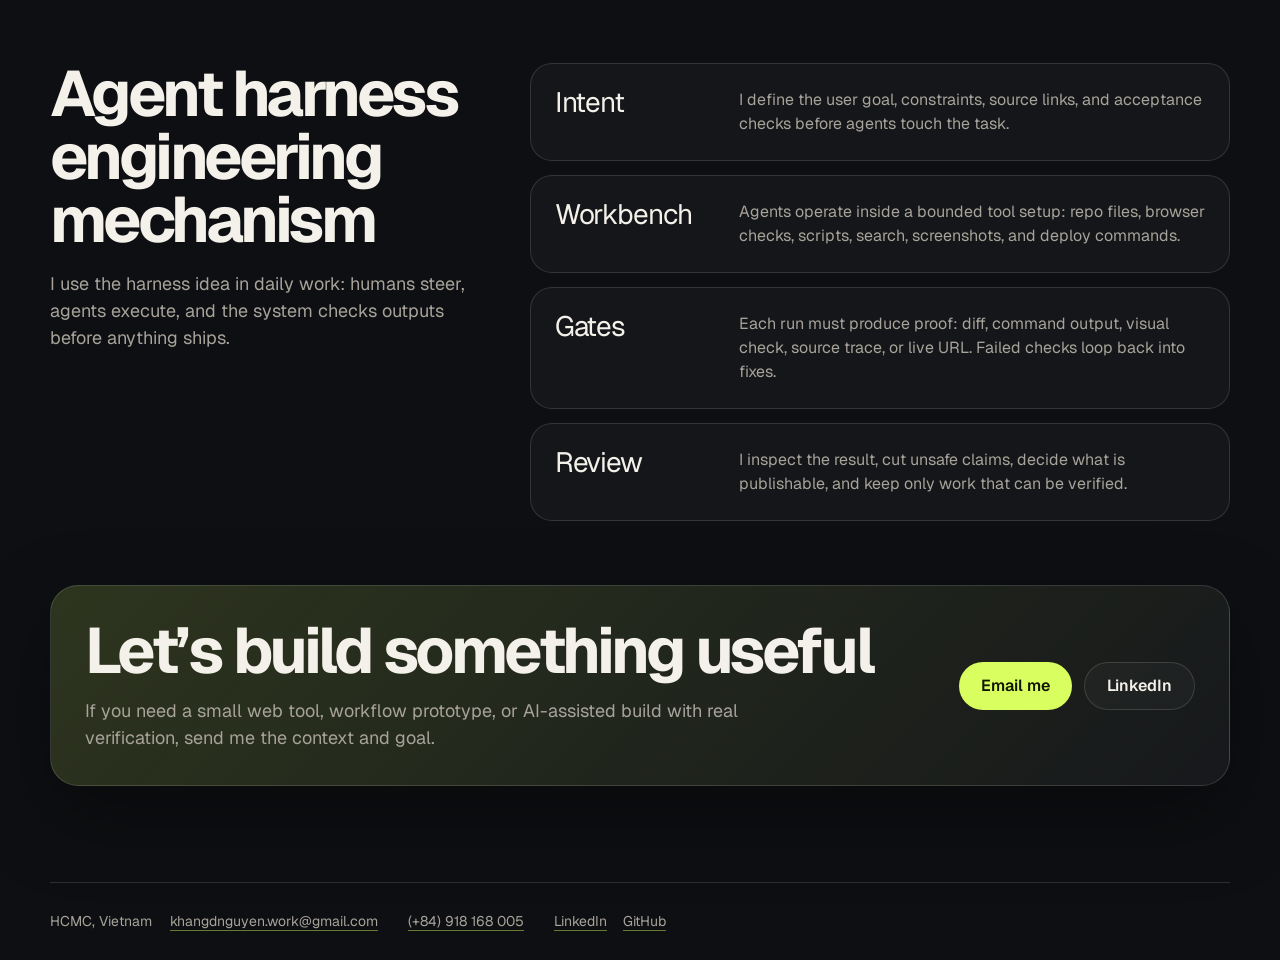
==== commit d82caadc: "Add contact bar links and harness workflow" ====
--- a/index.html
+++ b/index.html
@@ -21,10 +21,14 @@
     </a>
     <nav aria-label="Primary">
       <a href="#work">Work</a>
-      <a href="#process">Process</a>
+      <a href="#process">Harness</a>
       <a href="https://github.com/im-khang">GitHub</a>
     </nav>
-    <a class="nav-cta" href="mailto:khangdnguyen.work@gmail.com">Email</a>
+    <div class="nav-contact" aria-label="Contact links">
+      <a class="nav-cta" href="mailto:khangdnguyen.work@gmail.com">Email</a>
+      <a class="nav-cta" href="https://www.linkedin.com/in/khangnguyenduy3110/">LinkedIn</a>
+      <a class="nav-cta" href="tel:+84918168005">(+84) 918 168 005</a>
+    </div>
   </header>
 
   <main id="top">
@@ -101,25 +105,25 @@
 
     <section id="process" class="process" aria-labelledby="process-title">
       <div class="process-copy">
-        <h2 id="process-title">Agents help, I still own the result</h2>
-        <p>My useful pattern is boring in the right way: narrow task, clear context, real checks, then a human decision.</p>
+        <h2 id="process-title">Agent harness engineering mechanism</h2>
+        <p>I use the harness idea in daily work: humans steer, agents execute, and the system checks outputs before anything ships.</p>
       </div>
       <ol class="process-list">
         <li>
-          <span>Frame</span>
-          <p>Define user, need, acceptance criteria, and what proof should exist.</p>
+          <span>Intent</span>
+          <p>I define the user goal, constraints, source links, and acceptance checks before agents touch the task.</p>
         </li>
         <li>
-          <span>Build</span>
-          <p>Use agents for drafts, code, refactors, research, and test ideas.</p>
+          <span>Workbench</span>
+          <p>Agents operate inside a bounded tool setup: repo files, browser checks, scripts, search, screenshots, and deploy commands.</p>
         </li>
         <li>
-          <span>Check</span>
-          <p>Run scripts, inspect browser output, fix broken claims, and keep notes.</p>
+          <span>Gates</span>
+          <p>Each run must produce proof: diff, command output, visual check, source trace, or live URL. Failed checks loop back into fixes.</p>
         </li>
         <li>
-          <span>Ship</span>
-          <p>Publish only after the artifact works and the evidence matches the claim.</p>
+          <span>Review</span>
+          <p>I inspect the result, cut unsafe claims, decide what is publishable, and keep only work that can be verified.</p>
         </li>
       </ol>
     </section>
--- a/styles.css
+++ b/styles.css
@@ -39,12 +39,12 @@
   width:min(1180px,calc(100% - 28px));display:flex;align-items:center;justify-content:space-between;gap:20px;
   border:1px solid var(--line);border-radius:999px;background:rgba(13,15,18,.72);backdrop-filter:blur(18px);-webkit-backdrop-filter:blur(18px);
 }
-.brand,.nav nav,.nav-cta{display:flex;align-items:center;gap:10px;font-size:14px;color:var(--muted)}
+.brand,.nav nav,.nav-contact,.nav-cta{display:flex;align-items:center;gap:10px;font-size:14px;color:var(--muted)}
 .brand{font-weight:600;color:var(--text)}
 .mark{width:34px;height:34px;border-radius:50%;display:grid;place-items:center;background:var(--accent);color:#101403;font-weight:700}
-.nav nav{gap:24px}
+.nav nav{gap:24px}.nav-contact{gap:8px;justify-content:flex-end;flex-wrap:wrap}
 .nav a:hover{color:var(--text)}
-.nav-cta{height:40px;padding:0 17px;border:1px solid var(--line);border-radius:999px;color:var(--text)}
+.nav-cta{height:40px;padding:0 17px;border:1px solid var(--line);border-radius:999px;color:var(--text);white-space:nowrap}
 main{width:min(1180px,calc(100% - 28px));margin:0 auto}
 .hero{min-height:calc(100dvh - 86px);display:grid;grid-template-columns:minmax(0,1.1fr) minmax(320px,.72fr);gap:36px;align-items:center;padding:56px 0 72px}
 .hero-copy{max-width:780px}.kicker,.work-meta,.panel-label{margin:0 0 18px;font-family:"Geist Mono",monospace;font-size:12px;text-transform:uppercase;letter-spacing:.14em;color:var(--accent)}
@@ -55,12 +55,12 @@
 .hero-actions{display:flex;gap:12px;flex-wrap:wrap;margin-top:34px}.button{height:48px;padding:0 22px;border-radius:999px;display:inline-flex;align-items:center;justify-content:center;font-weight:600;transition:transform .22s ease,background .22s ease,border-color .22s ease}.button:hover{transform:translateY(-2px)}.button:active{transform:translateY(1px) scale(.99)}.primary{background:var(--accent);color:#101403}.ghost{border:1px solid var(--line);color:var(--text);background:rgba(255,255,255,.03)}
 .hero-panel{border:1px solid var(--line);border-radius:var(--radius);background:linear-gradient(180deg,rgba(255,255,255,.08),rgba(255,255,255,.025));box-shadow:var(--shadow);overflow:hidden;min-height:560px;display:flex;flex-direction:column;justify-content:space-between}
 .panel-top{display:flex;justify-content:space-between;padding:20px 22px;border-bottom:1px solid var(--line);font-family:"Geist Mono",monospace;color:var(--muted);font-size:12px}.panel-feature{padding:38px 30px}.panel-feature h2{font-size:42px;line-height:1;letter-spacing:-.05em;margin:0 0 18px}.panel-feature p{color:var(--muted);margin:0}.panel-grid{display:grid;grid-template-columns:1fr 1fr;border-top:1px solid var(--line)}.panel-grid div{padding:22px;border-right:1px solid var(--line);border-bottom:1px solid var(--line);min-height:112px}.panel-grid span{display:block;font-family:"Geist Mono",monospace;font-size:11px;color:var(--muted);margin-bottom:12px;text-transform:uppercase;letter-spacing:.1em}.panel-grid strong{font-size:18px;font-weight:500}
-.capability-strip{border-top:1px solid var(--line);border-bottom:1px solid var(--line);display:flex;gap:10px;flex-wrap:wrap;padding:18px 0;margin-bottom:78px}.capability-strip span{font-family:"Geist Mono",monospace;font-size:12px;color:var(--muted);padding:8px 12px;border:1px solid var(--line);border-radius:999px;background:rgba(255,255,255,.025)}
-section{scroll-margin-top:110px}.section-heading{max-width:700px;margin-bottom:32px}.section-heading h2,.process h2,.proof h2,.cta-section h2{font-size:clamp(36px,5vw,72px);line-height:.98;letter-spacing:-.055em;margin:0 0 18px}.section-heading p,.process-copy p{color:var(--muted);font-size:18px;margin:0;max-width:620px}.work,.process,.proof{padding:0 0 88px}.work-grid{display:grid;grid-template-columns:1.15fr .85fr;grid-auto-rows:minmax(220px,auto);gap:16px}.work-card{border:1px solid var(--line);border-radius:var(--radius);background:rgba(255,255,255,.035);padding:28px;position:relative;overflow:hidden;opacity:0;transform:translateY(18px);transition:opacity .7s ease,transform .7s ease,border-color .25s ease}.work-card.in-view,.process-list li.in-view,.proof-rows article.in-view{opacity:1;transform:none}.work-card:hover{border-color:rgba(216,255,95,.5)}.work-card h3{font-size:clamp(28px,4vw,56px);line-height:1;letter-spacing:-.05em;margin:0 0 18px}.work-card p{color:var(--muted);font-size:17px;max-width:520px}.work-card a{display:inline-flex;margin-top:22px;color:var(--accent);font-weight:600}.featured{background:linear-gradient(150deg,rgba(216,255,95,.16),rgba(255,255,255,.035) 48%,rgba(255,255,255,.02))}.image-card{min-height:340px;display:flex;flex-direction:column;justify-content:flex-end}.texture{position:absolute;inset:0;opacity:.35;background:radial-gradient(circle at 70% 24%,var(--accent),transparent 18%),linear-gradient(135deg,transparent 0 48%,rgba(255,255,255,.22) 49% 50%,transparent 51%),repeating-linear-gradient(90deg,rgba(255,255,255,.12) 0 1px,transparent 1px 22px)}.image-card h3,.image-card p{position:relative}.compact{min-height:220px}.muted{background:var(--panel)}
-.process{display:grid;grid-template-columns:.78fr 1.22fr;gap:42px;align-items:start}.process-copy{position:sticky;top:120px}.process-list{list-style:none;margin:0;padding:0;display:grid;gap:14px}.process-list li{display:grid;grid-template-columns:160px 1fr;gap:24px;border:1px solid var(--line);border-radius:22px;padding:24px;background:rgba(255,255,255,.03);opacity:0;transform:translateY(18px);transition:opacity .7s ease,transform .7s ease}.process-list span{font-size:28px;line-height:1;letter-spacing:-.04em}.process-list p{margin:0;color:var(--muted)}
+.capability-strip{border-top:1px solid var(--line);border-bottom:1px solid var(--line);display:flex;gap:10px;flex-wrap:wrap;padding:18px 0;margin-bottom:56px}.capability-strip span{font-family:"Geist Mono",monospace;font-size:12px;color:var(--muted);padding:8px 12px;border:1px solid var(--line);border-radius:999px;background:rgba(255,255,255,.025)}
+section{scroll-margin-top:110px}.section-heading{max-width:700px;margin-bottom:32px}.section-heading h2,.process h2,.proof h2,.cta-section h2{font-size:clamp(36px,5vw,72px);line-height:.98;letter-spacing:-.055em;margin:0 0 18px}.section-heading p,.process-copy p{color:var(--muted);font-size:18px;margin:0;max-width:620px}.work,.process,.proof{padding:0 0 64px}.work-grid{display:grid;grid-template-columns:1.15fr .85fr;grid-auto-rows:minmax(220px,auto);gap:16px}.work-card{border:1px solid var(--line);border-radius:var(--radius);background:rgba(255,255,255,.035);padding:28px;position:relative;overflow:hidden;opacity:0;transform:translateY(18px);transition:opacity .7s ease,transform .7s ease,border-color .25s ease}.work-card.in-view,.process-list li.in-view,.proof-rows article.in-view{opacity:1;transform:none}.work-card:hover{border-color:rgba(216,255,95,.5)}.work-card h3{font-size:clamp(28px,4vw,56px);line-height:1;letter-spacing:-.05em;margin:0 0 18px}.work-card p{color:var(--muted);font-size:17px;max-width:520px}.work-card a{display:inline-flex;margin-top:22px;color:var(--accent);font-weight:600}.featured{background:linear-gradient(150deg,rgba(216,255,95,.16),rgba(255,255,255,.035) 48%,rgba(255,255,255,.02))}.image-card{min-height:340px;display:flex;flex-direction:column;justify-content:flex-end}.texture{position:absolute;inset:0;opacity:.35;background:radial-gradient(circle at 70% 24%,var(--accent),transparent 18%),linear-gradient(135deg,transparent 0 48%,rgba(255,255,255,.22) 49% 50%,transparent 51%),repeating-linear-gradient(90deg,rgba(255,255,255,.12) 0 1px,transparent 1px 22px)}.image-card h3,.image-card p{position:relative}.compact{min-height:220px}.muted{background:var(--panel)}
+.process{display:grid;grid-template-columns:.78fr 1.22fr;gap:32px;align-items:start}.process-copy{position:sticky;top:120px}.process-list{list-style:none;margin:0;padding:0;display:grid;gap:14px}.process-list li{display:grid;grid-template-columns:160px 1fr;gap:24px;border:1px solid var(--line);border-radius:22px;padding:24px;background:rgba(255,255,255,.03);opacity:0;transform:translateY(18px);transition:opacity .7s ease,transform .7s ease}.process-list span{font-size:28px;line-height:1;letter-spacing:-.04em}.process-list p{margin:0;color:var(--muted)}
 .proof h2{max-width:760px}.proof-rows{display:grid;gap:0;border-top:1px solid var(--line)}.proof-rows article{display:grid;grid-template-columns:260px 1fr;gap:40px;padding:28px 0;border-bottom:1px solid var(--line);opacity:0;transform:translateY(18px);transition:opacity .7s ease,transform .7s ease}.proof-rows span{font-family:"Geist Mono",monospace;color:var(--accent);font-size:13px;text-transform:uppercase;letter-spacing:.12em}.proof-rows p{margin:0;color:var(--muted);font-size:18px;max-width:760px}
 .cta-section{margin:0 0 96px;padding:34px;border:1px solid var(--line);border-radius:var(--radius);background:linear-gradient(135deg,rgba(216,255,95,.16),rgba(255,255,255,.04));display:grid;grid-template-columns:1fr auto;gap:28px;align-items:center;box-shadow:var(--shadow)}.cta-section h2{margin:0 0 14px}.cta-section p{margin:0;color:var(--muted);font-size:18px;max-width:680px}.cta-actions{display:flex;gap:12px;flex-wrap:wrap;justify-content:flex-end}
 .footer{width:min(1180px,calc(100% - 28px));margin:0 auto 28px;padding:28px 0 0;border-top:1px solid var(--line);display:flex;gap:18px;flex-wrap:wrap;color:var(--muted);font-size:14px}.footer p{margin:0}.footer a{text-decoration:underline;text-decoration-color:rgba(216,255,95,.45);text-underline-offset:4px;margin-right:12px}
 @media (prefers-reduced-motion:reduce){*,*:before,*:after{animation:none!important;transition:none!important;scroll-behavior:auto!important}.work-card,.process-list li,.proof-rows article{opacity:1;transform:none}}
-@media (max-width:900px){.cta-section{grid-template-columns:1fr}.cta-actions{justify-content:flex-start}.nav{height:auto;min-height:64px;border-radius:24px;align-items:flex-start;padding:14px}.nav nav{display:none}.hero{grid-template-columns:1fr;min-height:auto;padding:54px 0}.hero-panel{min-height:auto}.work-grid,.process{grid-template-columns:1fr}.process-copy{position:static}.proof-rows article{grid-template-columns:1fr;gap:12px}.capability-strip{margin-bottom:80px}h1{font-size:clamp(44px,14vw,72px)}}
-@media (max-width:560px){.cta-section{padding:24px;margin-bottom:72px}main,.footer,.nav{width:calc(100% - 24px)}.hero{gap:22px;padding-top:40px}.hero-actions{width:100%}.button{width:100%}.panel-grid,.process-list li{grid-template-columns:1fr}.panel-grid div{min-height:auto}.work,.process,.proof{padding-bottom:68px}.work-card{padding:22px;border-radius:22px}.section-heading h2,.process h2,.proof h2,.cta-section h2{font-size:42px}.footer{display:grid}}
+@media (max-width:900px){.cta-section{grid-template-columns:1fr}.cta-actions{justify-content:flex-start}.nav{height:auto;min-height:64px;border-radius:24px;align-items:flex-start;padding:14px}.nav nav{display:none}.nav-contact{max-width:100%;justify-content:flex-start}.nav-cta{height:36px;padding:0 13px;font-size:13px}.hero{grid-template-columns:1fr;min-height:auto;padding:54px 0}.hero-panel{min-height:auto}.work-grid,.process{grid-template-columns:1fr}.process-copy{position:static}.proof-rows article{grid-template-columns:1fr;gap:12px}.capability-strip{margin-bottom:80px}h1{font-size:clamp(44px,14vw,72px)}}
+@media (max-width:560px){.cta-section{padding:24px;margin-bottom:72px}main,.footer,.nav{width:calc(100% - 24px)}.brand{width:100%}.nav-contact{width:100%;gap:8px}.nav-cta{flex:1 1 auto;justify-content:center}.hero{gap:22px;padding-top:40px}.hero-actions{width:100%}.button{width:100%}.panel-grid,.process-list li{grid-template-columns:1fr}.panel-grid div{min-height:auto}.work,.process,.proof{padding-bottom:52px}.work-card{padding:22px;border-radius:22px}.section-heading h2,.process h2,.proof h2,.cta-section h2{font-size:42px}.footer{display:grid}}
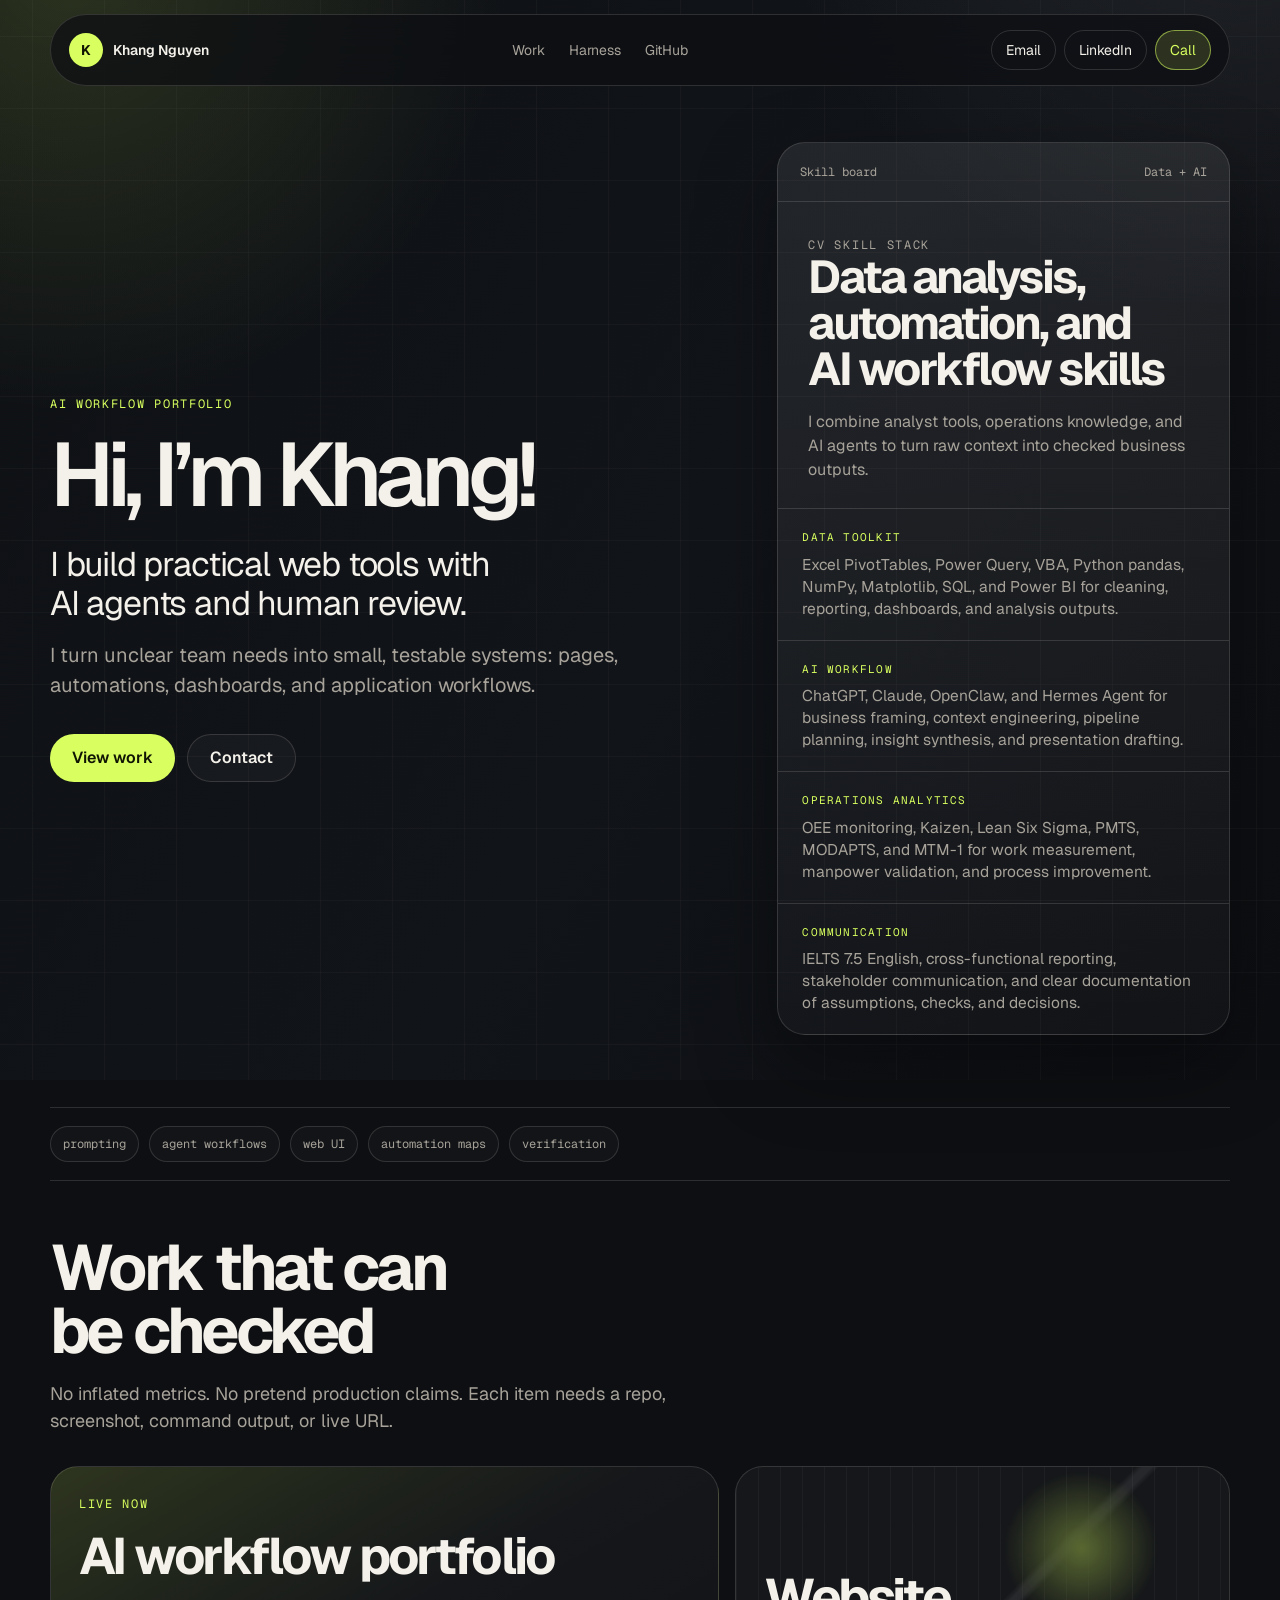
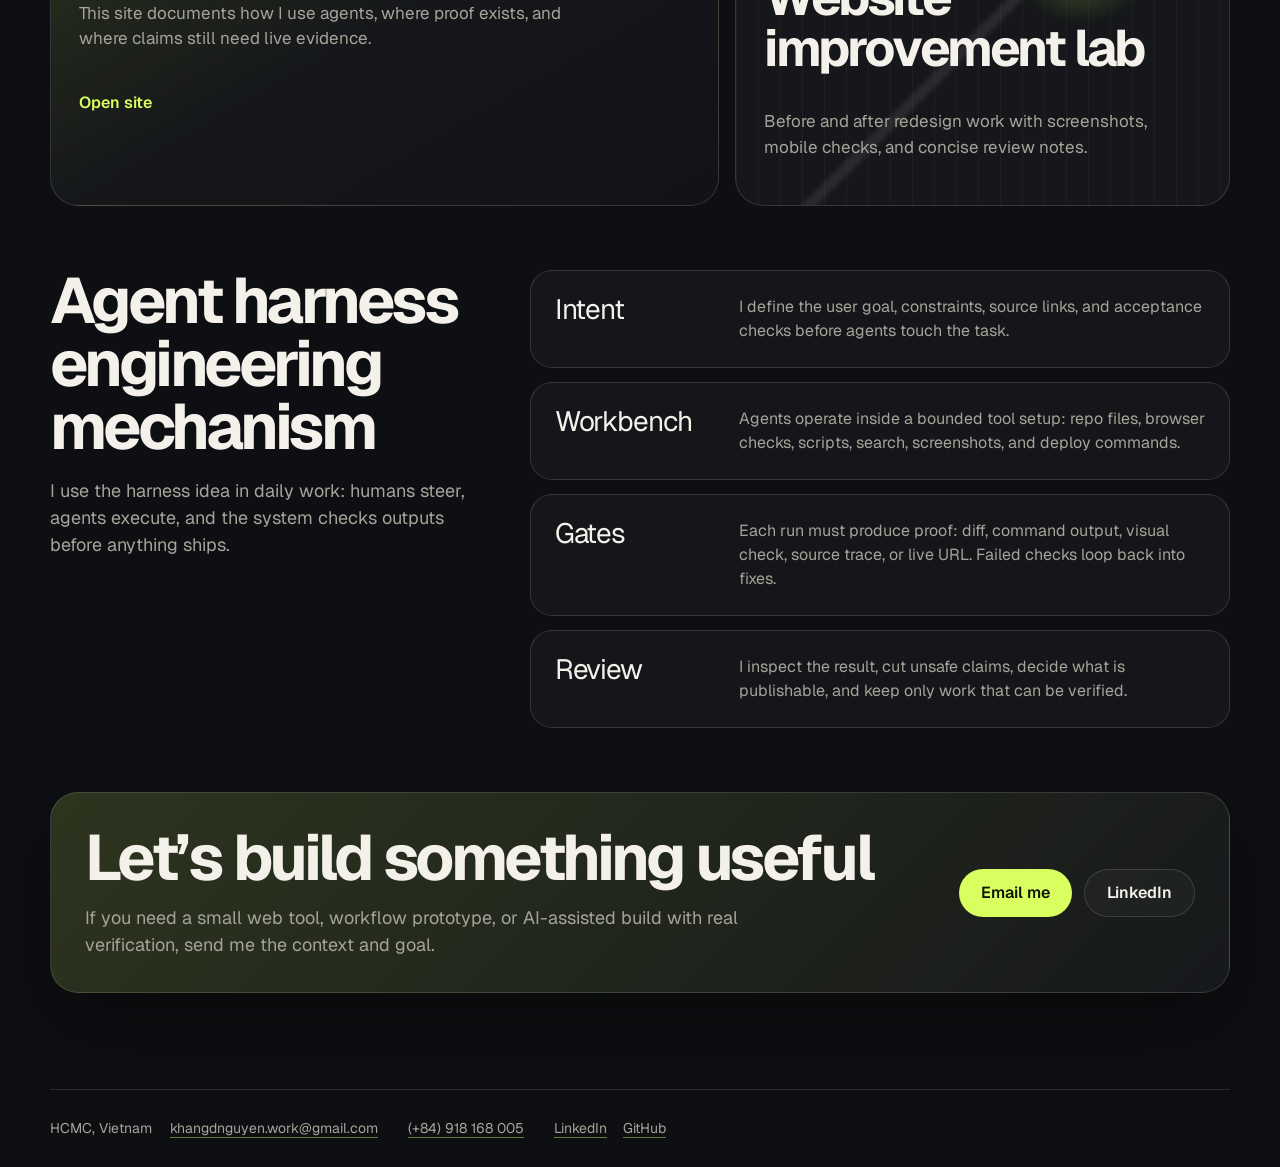
==== commit d8e98825: "Consolidate hero skills card" ====
--- a/index.html
+++ b/index.html
@@ -27,7 +27,7 @@
     <div class="nav-contact" aria-label="Contact links">
       <a class="nav-cta" href="mailto:khangdnguyen.work@gmail.com">Email</a>
       <a class="nav-cta" href="https://www.linkedin.com/in/khangnguyenduy3110/">LinkedIn</a>
-      <a class="nav-cta" href="tel:+84918168005">(+84) 918 168 005</a>
+      <a class="nav-cta call" href="tel:+84918168005">Call</a>
     </div>
   </header>
 
@@ -44,33 +44,33 @@
         </div>
       </div>
 
-      <aside class="hero-panel" aria-label="Current working board">
+      <aside class="hero-panel skill-panel" aria-label="Data and AI skills">
         <div class="panel-top">
-          <span>Working board</span>
-          <span>Live site</span>
+          <span>Skill board</span>
+          <span>Data + AI</span>
         </div>
         <div class="panel-feature">
-          <p class="panel-label">Current focus</p>
-          <h2>Agent-assisted portfolio system</h2>
-          <p>Design, build, verify, publish. Keep claims small until proof exists.</p>
+          <p class="panel-label">CV skill stack</p>
+          <h2>Data analysis, automation, and AI workflow skills</h2>
+          <p>I combine analyst tools, operations knowledge, and AI agents to turn raw context into checked business outputs.</p>
         </div>
-        <div class="panel-grid">
-          <div>
-            <span>Mode</span>
-            <strong>Human checked</strong>
-          </div>
-          <div>
-            <span>Output</span>
-            <strong>Web tools</strong>
-          </div>
-          <div>
-            <span>Evidence</span>
-            <strong>Tests, screenshots</strong>
-          </div>
-          <div>
-            <span>Stack</span>
-            <strong>HTML, CSS, agents</strong>
-          </div>
+        <div class="skill-board">
+          <article>
+            <span>Data toolkit</span>
+            <p>Excel PivotTables, Power Query, VBA, Python pandas, NumPy, Matplotlib, SQL, and Power BI for cleaning, reporting, dashboards, and analysis outputs.</p>
+          </article>
+          <article>
+            <span>AI workflow</span>
+            <p>ChatGPT, Claude, OpenClaw, and Hermes Agent for business framing, context engineering, pipeline planning, insight synthesis, and presentation drafting.</p>
+          </article>
+          <article>
+            <span>Operations analytics</span>
+            <p>OEE monitoring, Kaizen, Lean Six Sigma, PMTS, MODAPTS, and MTM-1 for work measurement, manpower validation, and process improvement.</p>
+          </article>
+          <article>
+            <span>Communication</span>
+            <p>IELTS 7.5 English, cross-functional reporting, stakeholder communication, and clear documentation of assumptions, checks, and decisions.</p>
+          </article>
         </div>
       </aside>
     </section>
--- a/styles.css
+++ b/styles.css
@@ -11,8 +11,8 @@
   --radius:28px;
   --shadow:0 30px 80px rgba(0,0,0,.35);
 }
-*{box-sizing:border-box}
-html{scroll-behavior:smooth}
+*{box-sizing:border-box;min-width:0}
+html{scroll-behavior:smooth;max-width:100%;overflow-x:hidden}
 body{
   margin:0;
   font-family:Geist,system-ui,-apple-system,BlinkMacSystemFont,"Segoe UI",sans-serif;
@@ -22,6 +22,7 @@
   overflow-x:hidden;
 }
 a{color:inherit;text-decoration:none}
+h1,h2,h3,p{overflow-wrap:break-word}
 .ambient{
   position:fixed;inset:-20%;z-index:-2;pointer-events:none;
   background:
@@ -36,15 +37,15 @@
 }
 .nav{
   position:sticky;top:0;z-index:10;height:72px;margin:14px auto 0;padding:0 18px;
-  width:min(1180px,calc(100% - 28px));display:flex;align-items:center;justify-content:space-between;gap:20px;
+  width:min(1180px,calc(100% - 28px));display:flex;align-items:center;justify-content:space-between;gap:16px;flex-wrap:wrap;
   border:1px solid var(--line);border-radius:999px;background:rgba(13,15,18,.72);backdrop-filter:blur(18px);-webkit-backdrop-filter:blur(18px);
 }
 .brand,.nav nav,.nav-contact,.nav-cta{display:flex;align-items:center;gap:10px;font-size:14px;color:var(--muted)}
 .brand{font-weight:600;color:var(--text)}
 .mark{width:34px;height:34px;border-radius:50%;display:grid;place-items:center;background:var(--accent);color:#101403;font-weight:700}
-.nav nav{gap:24px}.nav-contact{gap:8px;justify-content:flex-end;flex-wrap:wrap}
+.nav nav{gap:24px}.nav-contact{display:grid;grid-template-columns:repeat(3,auto);gap:8px;justify-content:flex-end;flex-wrap:nowrap;min-width:0}
 .nav a:hover{color:var(--text)}
-.nav-cta{height:40px;padding:0 17px;border:1px solid var(--line);border-radius:999px;color:var(--text);white-space:nowrap}
+.nav-cta{height:40px;padding:0 14px;border:1px solid var(--line);border-radius:999px;color:var(--text);white-space:nowrap;flex:0 0 auto}.nav-cta.call{border-color:rgba(216,255,95,.55);background:rgba(216,255,95,.14);color:var(--accent)}
 main{width:min(1180px,calc(100% - 28px));margin:0 auto}
 .hero{min-height:calc(100dvh - 86px);display:grid;grid-template-columns:minmax(0,1.1fr) minmax(320px,.72fr);gap:36px;align-items:center;padding:56px 0 72px}
 .hero-copy{max-width:780px}.kicker,.work-meta,.panel-label{margin:0 0 18px;font-family:"Geist Mono",monospace;font-size:12px;text-transform:uppercase;letter-spacing:.14em;color:var(--accent)}
@@ -54,7 +55,7 @@
 .supporting-lead{max-width:620px;color:var(--muted);font-size:clamp(16px,1.8vw,20px);margin:18px 0 0;text-wrap:pretty}
 .hero-actions{display:flex;gap:12px;flex-wrap:wrap;margin-top:34px}.button{height:48px;padding:0 22px;border-radius:999px;display:inline-flex;align-items:center;justify-content:center;font-weight:600;transition:transform .22s ease,background .22s ease,border-color .22s ease}.button:hover{transform:translateY(-2px)}.button:active{transform:translateY(1px) scale(.99)}.primary{background:var(--accent);color:#101403}.ghost{border:1px solid var(--line);color:var(--text);background:rgba(255,255,255,.03)}
 .hero-panel{border:1px solid var(--line);border-radius:var(--radius);background:linear-gradient(180deg,rgba(255,255,255,.08),rgba(255,255,255,.025));box-shadow:var(--shadow);overflow:hidden;min-height:560px;display:flex;flex-direction:column;justify-content:space-between}
-.panel-top{display:flex;justify-content:space-between;padding:20px 22px;border-bottom:1px solid var(--line);font-family:"Geist Mono",monospace;color:var(--muted);font-size:12px}.panel-feature{padding:38px 30px}.panel-feature h2{font-size:42px;line-height:1;letter-spacing:-.05em;margin:0 0 18px}.panel-feature p{color:var(--muted);margin:0}.panel-grid{display:grid;grid-template-columns:1fr 1fr;border-top:1px solid var(--line)}.panel-grid div{padding:22px;border-right:1px solid var(--line);border-bottom:1px solid var(--line);min-height:112px}.panel-grid span{display:block;font-family:"Geist Mono",monospace;font-size:11px;color:var(--muted);margin-bottom:12px;text-transform:uppercase;letter-spacing:.1em}.panel-grid strong{font-size:18px;font-weight:500}
+.panel-top{display:flex;justify-content:space-between;padding:20px 22px;border-bottom:1px solid var(--line);font-family:"Geist Mono",monospace;color:var(--muted);font-size:12px}.panel-feature{padding:34px 30px 26px}.panel-feature h2{font-size:clamp(34px,3.6vw,46px);line-height:1;letter-spacing:-.055em;margin:0 0 18px}.panel-feature p{color:var(--muted);margin:0}.skill-board{border-top:1px solid var(--line);display:grid;grid-template-columns:1fr}.skill-board article{padding:20px 24px;border-bottom:1px solid var(--line)}.skill-board article:last-child{border-bottom:0}.skill-board span{display:block;font-family:"Geist Mono",monospace;font-size:11px;color:var(--accent);margin-bottom:8px;text-transform:uppercase;letter-spacing:.11em}.skill-board p{margin:0;color:var(--muted);font-size:15.5px;line-height:1.42}.panel-grid{display:grid;grid-template-columns:1fr 1fr;border-top:1px solid var(--line)}.panel-grid div{padding:22px;border-right:1px solid var(--line);border-bottom:1px solid var(--line);min-height:112px}.panel-grid span{display:block;font-family:"Geist Mono",monospace;font-size:11px;color:var(--muted);margin-bottom:12px;text-transform:uppercase;letter-spacing:.1em}.panel-grid strong{font-size:18px;font-weight:500}
 .capability-strip{border-top:1px solid var(--line);border-bottom:1px solid var(--line);display:flex;gap:10px;flex-wrap:wrap;padding:18px 0;margin-bottom:56px}.capability-strip span{font-family:"Geist Mono",monospace;font-size:12px;color:var(--muted);padding:8px 12px;border:1px solid var(--line);border-radius:999px;background:rgba(255,255,255,.025)}
 section{scroll-margin-top:110px}.section-heading{max-width:700px;margin-bottom:32px}.section-heading h2,.process h2,.proof h2,.cta-section h2{font-size:clamp(36px,5vw,72px);line-height:.98;letter-spacing:-.055em;margin:0 0 18px}.section-heading p,.process-copy p{color:var(--muted);font-size:18px;margin:0;max-width:620px}.work,.process,.proof{padding:0 0 64px}.work-grid{display:grid;grid-template-columns:1.15fr .85fr;grid-auto-rows:minmax(220px,auto);gap:16px}.work-card{border:1px solid var(--line);border-radius:var(--radius);background:rgba(255,255,255,.035);padding:28px;position:relative;overflow:hidden;opacity:0;transform:translateY(18px);transition:opacity .7s ease,transform .7s ease,border-color .25s ease}.work-card.in-view,.process-list li.in-view,.proof-rows article.in-view{opacity:1;transform:none}.work-card:hover{border-color:rgba(216,255,95,.5)}.work-card h3{font-size:clamp(28px,4vw,56px);line-height:1;letter-spacing:-.05em;margin:0 0 18px}.work-card p{color:var(--muted);font-size:17px;max-width:520px}.work-card a{display:inline-flex;margin-top:22px;color:var(--accent);font-weight:600}.featured{background:linear-gradient(150deg,rgba(216,255,95,.16),rgba(255,255,255,.035) 48%,rgba(255,255,255,.02))}.image-card{min-height:340px;display:flex;flex-direction:column;justify-content:flex-end}.texture{position:absolute;inset:0;opacity:.35;background:radial-gradient(circle at 70% 24%,var(--accent),transparent 18%),linear-gradient(135deg,transparent 0 48%,rgba(255,255,255,.22) 49% 50%,transparent 51%),repeating-linear-gradient(90deg,rgba(255,255,255,.12) 0 1px,transparent 1px 22px)}.image-card h3,.image-card p{position:relative}.compact{min-height:220px}.muted{background:var(--panel)}
 .process{display:grid;grid-template-columns:.78fr 1.22fr;gap:32px;align-items:start}.process-copy{position:sticky;top:120px}.process-list{list-style:none;margin:0;padding:0;display:grid;gap:14px}.process-list li{display:grid;grid-template-columns:160px 1fr;gap:24px;border:1px solid var(--line);border-radius:22px;padding:24px;background:rgba(255,255,255,.03);opacity:0;transform:translateY(18px);transition:opacity .7s ease,transform .7s ease}.process-list span{font-size:28px;line-height:1;letter-spacing:-.04em}.process-list p{margin:0;color:var(--muted)}
@@ -62,5 +63,13 @@
 .cta-section{margin:0 0 96px;padding:34px;border:1px solid var(--line);border-radius:var(--radius);background:linear-gradient(135deg,rgba(216,255,95,.16),rgba(255,255,255,.04));display:grid;grid-template-columns:1fr auto;gap:28px;align-items:center;box-shadow:var(--shadow)}.cta-section h2{margin:0 0 14px}.cta-section p{margin:0;color:var(--muted);font-size:18px;max-width:680px}.cta-actions{display:flex;gap:12px;flex-wrap:wrap;justify-content:flex-end}
 .footer{width:min(1180px,calc(100% - 28px));margin:0 auto 28px;padding:28px 0 0;border-top:1px solid var(--line);display:flex;gap:18px;flex-wrap:wrap;color:var(--muted);font-size:14px}.footer p{margin:0}.footer a{text-decoration:underline;text-decoration-color:rgba(216,255,95,.45);text-underline-offset:4px;margin-right:12px}
 @media (prefers-reduced-motion:reduce){*,*:before,*:after{animation:none!important;transition:none!important;scroll-behavior:auto!important}.work-card,.process-list li,.proof-rows article{opacity:1;transform:none}}
-@media (max-width:900px){.cta-section{grid-template-columns:1fr}.cta-actions{justify-content:flex-start}.nav{height:auto;min-height:64px;border-radius:24px;align-items:flex-start;padding:14px}.nav nav{display:none}.nav-contact{max-width:100%;justify-content:flex-start}.nav-cta{height:36px;padding:0 13px;font-size:13px}.hero{grid-template-columns:1fr;min-height:auto;padding:54px 0}.hero-panel{min-height:auto}.work-grid,.process{grid-template-columns:1fr}.process-copy{position:static}.proof-rows article{grid-template-columns:1fr;gap:12px}.capability-strip{margin-bottom:80px}h1{font-size:clamp(44px,14vw,72px)}}
-@media (max-width:560px){.cta-section{padding:24px;margin-bottom:72px}main,.footer,.nav{width:calc(100% - 24px)}.brand{width:100%}.nav-contact{width:100%;gap:8px}.nav-cta{flex:1 1 auto;justify-content:center}.hero{gap:22px;padding-top:40px}.hero-actions{width:100%}.button{width:100%}.panel-grid,.process-list li{grid-template-columns:1fr}.panel-grid div{min-height:auto}.work,.process,.proof{padding-bottom:52px}.work-card{padding:22px;border-radius:22px}.section-heading h2,.process h2,.proof h2,.cta-section h2{font-size:42px}.footer{display:grid}}
+@media (max-width:900px){.cta-section{grid-template-columns:1fr}.cta-actions{justify-content:flex-start}.nav{height:auto;min-height:64px;border-radius:24px;align-items:flex-start;padding:14px;flex-wrap:wrap}.nav nav{display:none}.brand{width:100%}.nav-contact{width:100%;max-width:100%;display:grid;grid-template-columns:repeat(3,minmax(0,1fr));justify-content:flex-start;gap:8px;flex-wrap:nowrap}.nav-cta{height:36px;width:100%;padding:0 10px;font-size:12.5px;justify-content:center}.hero{grid-template-columns:1fr;min-height:auto;padding:54px 0}.hero-panel{min-height:auto}.work-grid,.process{grid-template-columns:1fr}.process-copy{position:static}.proof-rows article{grid-template-columns:1fr;gap:12px}.capability-strip{margin-bottom:80px}h1{font-size:clamp(44px,14vw,72px)}}
+@media (max-width:560px){.cta-section{padding:24px;margin-bottom:72px}main,.footer,.nav{width:calc(100% - 24px);max-width:calc(100% - 24px)}.hero,.hero-copy,.hero-panel,.panel-feature,.skill-board,.skill-board article,.lead,.supporting-lead{min-width:0;max-width:100%}.brand{width:100%}.nav-contact{width:100%;gap:8px;display:grid;grid-template-columns:repeat(3,minmax(0,1fr))}.nav-cta{min-width:0;padding:0 10px;justify-content:center}.hero{gap:22px;padding-top:40px}.hero-actions{width:100%}.button{width:100%}.panel-grid,.process-list li{grid-template-columns:1fr}.panel-grid div{min-height:auto}.work,.process,.proof{padding-bottom:52px}.work-card{padding:22px;border-radius:22px}h1{font-size:clamp(40px,12vw,58px);letter-spacing:-.055em}.lead{font-size:clamp(21px,7vw,28px)}.panel-feature h2{font-size:clamp(28px,9vw,38px)}.skill-board p{font-size:14.5px}.section-heading h2,.process h2,.proof h2,.cta-section h2{font-size:42px}.footer{display:grid}}
+
+@media (max-width:900px){
+  body{width:100vw;overflow-x:hidden}
+  main,.footer,.nav{width:calc(100vw - 24px)!important;max-width:calc(100vw - 24px)!important;margin-left:12px!important;margin-right:12px!important}
+  .hero,.hero-copy,.hero-panel,.panel-feature,.skill-board,.skill-board article,.lead,.supporting-lead{width:100%!important;max-width:100%!important;overflow-wrap:anywhere}
+  .nav-contact{width:100%!important;grid-template-columns:repeat(3,minmax(0,1fr))!important}
+  .nav-cta{width:100%!important;min-width:0!important;overflow:hidden;text-overflow:clip}
+}
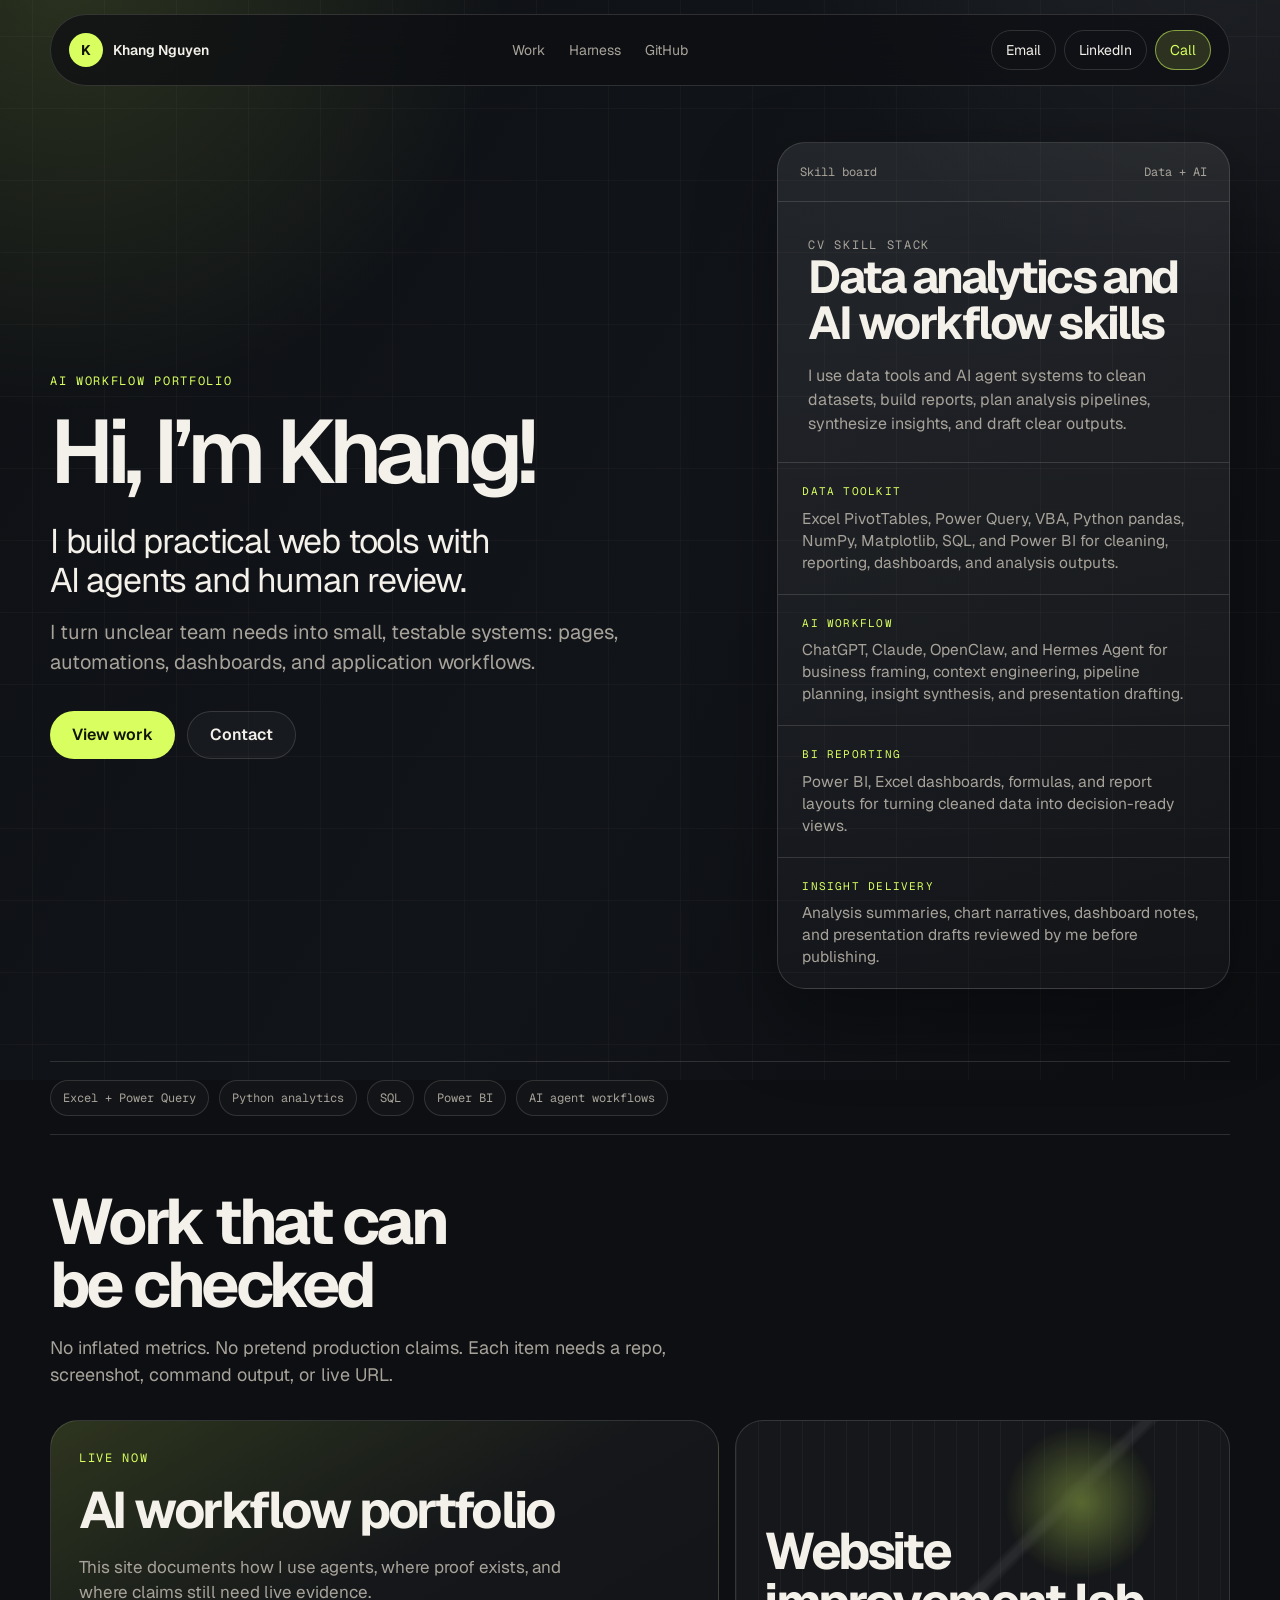
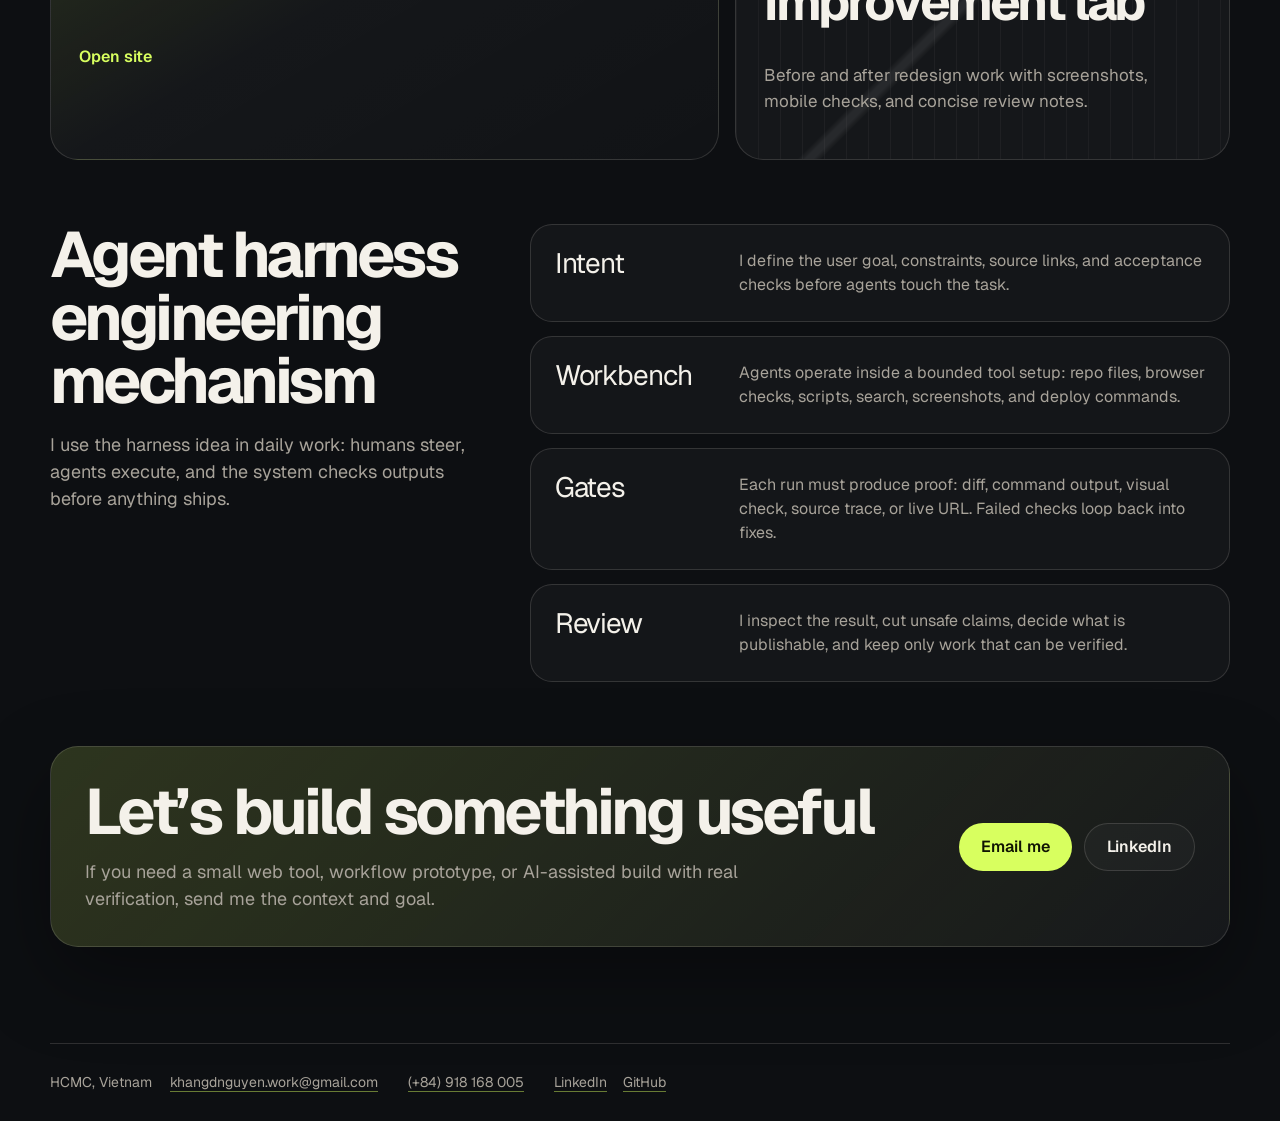
==== commit 4ad718d5: "Focus skills on AI and data analytics" ====
--- a/index.html
+++ b/index.html
@@ -51,8 +51,8 @@
         </div>
         <div class="panel-feature">
           <p class="panel-label">CV skill stack</p>
-          <h2>Data analysis, automation, and AI workflow skills</h2>
-          <p>I combine analyst tools, operations knowledge, and AI agents to turn raw context into checked business outputs.</p>
+          <h2>Data analytics and AI workflow skills</h2>
+          <p>I use data tools and AI agent systems to clean datasets, build reports, plan analysis pipelines, synthesize insights, and draft clear outputs.</p>
         </div>
         <div class="skill-board">
           <article>
@@ -64,23 +64,23 @@
             <p>ChatGPT, Claude, OpenClaw, and Hermes Agent for business framing, context engineering, pipeline planning, insight synthesis, and presentation drafting.</p>
           </article>
           <article>
-            <span>Operations analytics</span>
-            <p>OEE monitoring, Kaizen, Lean Six Sigma, PMTS, MODAPTS, and MTM-1 for work measurement, manpower validation, and process improvement.</p>
+            <span>BI reporting</span>
+            <p>Power BI, Excel dashboards, formulas, and report layouts for turning cleaned data into decision-ready views.</p>
           </article>
           <article>
-            <span>Communication</span>
-            <p>IELTS 7.5 English, cross-functional reporting, stakeholder communication, and clear documentation of assumptions, checks, and decisions.</p>
+            <span>Insight delivery</span>
+            <p>Analysis summaries, chart narratives, dashboard notes, and presentation drafts reviewed by me before publishing.</p>
           </article>
         </div>
       </aside>
     </section>
 
-    <section class="capability-strip" aria-label="Capabilities">
-      <span>prompting</span>
-      <span>agent workflows</span>
-      <span>web UI</span>
-      <span>automation maps</span>
-      <span>verification</span>
+    <section class="capability-strip" aria-label="AI and data analytics skills">
+      <span>Excel + Power Query</span>
+      <span>Python analytics</span>
+      <span>SQL</span>
+      <span>Power BI</span>
+      <span>AI agent workflows</span>
     </section>
 
     <section id="work" class="work" aria-labelledby="work-title">
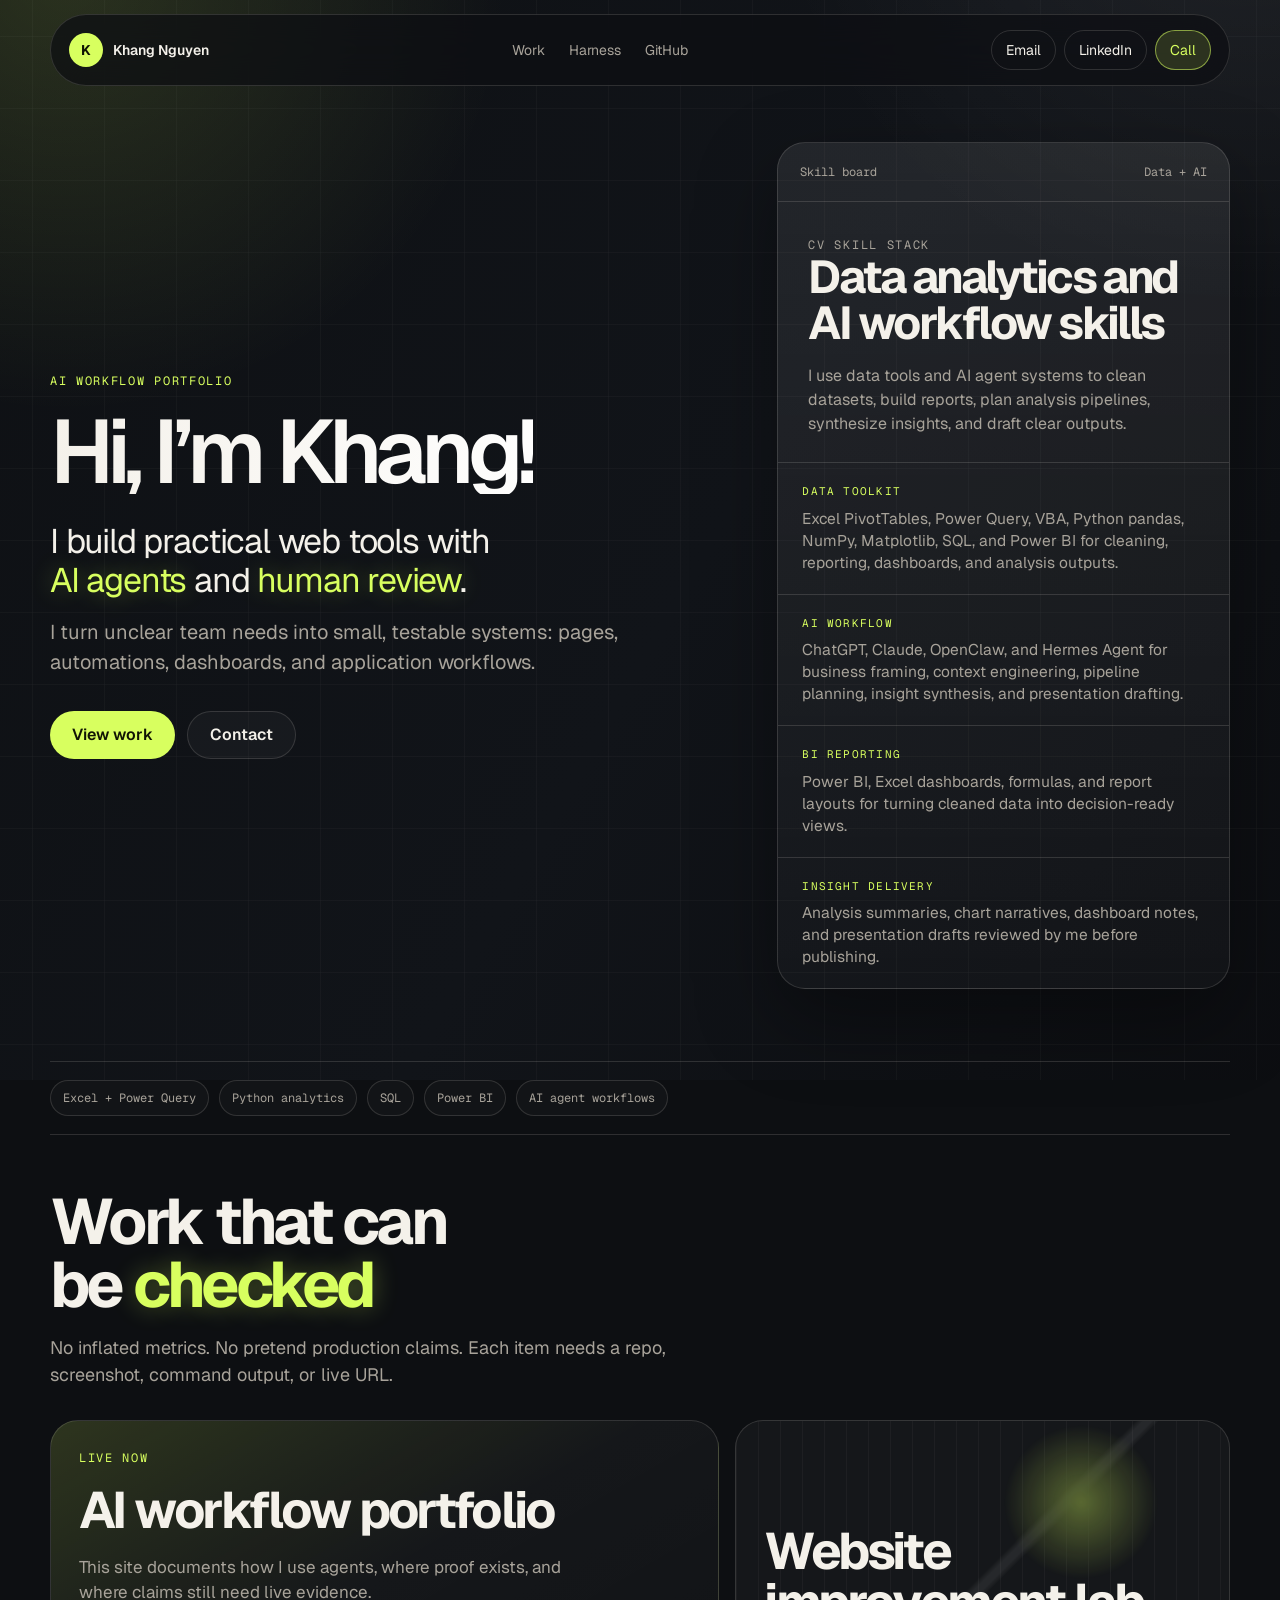
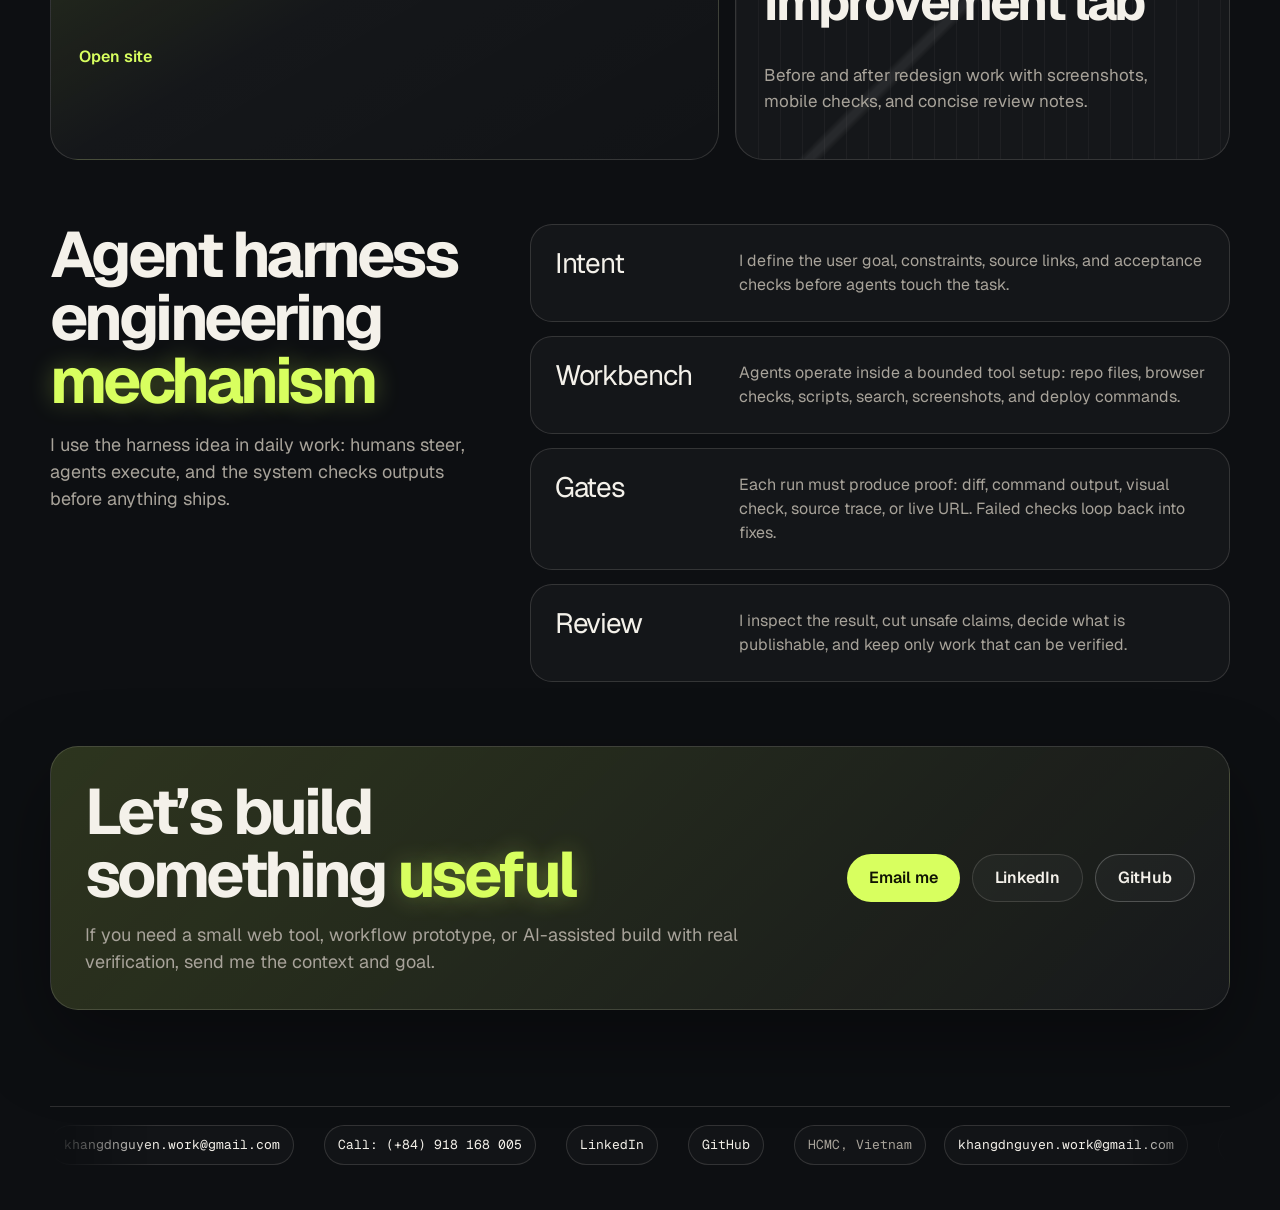
==== commit 75a316c0: "Add portfolio motion effects and footer marquee" ====
--- a/index.html
+++ b/index.html
@@ -35,8 +35,8 @@
     <section class="hero" aria-labelledby="hero-title">
       <div class="hero-copy">
         <p class="kicker">AI workflow portfolio</p>
-        <h1 id="hero-title">Hi, I’m Khang!</h1>
-        <p class="lead">I build practical web tools with AI agents and human review.</p>
+        <h1 id="hero-title"><span class="word-pop">Hi, I’m Khang!</span></h1>
+        <p class="lead">I build practical web tools with <span class="text-glow">AI agents</span> and <span class="text-glow">human review</span>.</p>
         <p class="supporting-lead">I turn unclear team needs into small, testable systems: pages, automations, dashboards, and application workflows.</p>
         <div class="hero-actions" aria-label="Primary actions">
           <a class="button primary" href="#work">View work</a>
@@ -75,7 +75,7 @@
       </aside>
     </section>
 
-    <section class="capability-strip" aria-label="AI and data analytics skills">
+    <section class="capability-strip reveal-section" aria-label="AI and data analytics skills">
       <span>Excel + Power Query</span>
       <span>Python analytics</span>
       <span>SQL</span>
@@ -83,9 +83,9 @@
       <span>AI agent workflows</span>
     </section>
 
-    <section id="work" class="work" aria-labelledby="work-title">
+    <section id="work" class="work reveal-section" aria-labelledby="work-title">
       <div class="section-heading">
-        <h2 id="work-title">Work that can be checked</h2>
+        <h2 id="work-title" aria-label="Work that can be checked">Work that can be <span class="text-glow">checked</span></h2>
         <p>No inflated metrics. No pretend production claims. Each item needs a repo, screenshot, command output, or live URL.</p>
       </div>
       <div class="work-grid">
@@ -103,9 +103,9 @@
       </div>
     </section>
 
-    <section id="process" class="process" aria-labelledby="process-title">
+    <section id="process" class="process reveal-section" aria-labelledby="process-title">
       <div class="process-copy">
-        <h2 id="process-title">Agent harness engineering mechanism</h2>
+        <h2 id="process-title">Agent harness engineering <span class="text-glow">mechanism</span></h2>
         <p>I use the harness idea in daily work: humans steer, agents execute, and the system checks outputs before anything ships.</p>
       </div>
       <ol class="process-list">
@@ -128,28 +128,39 @@
       </ol>
     </section>
 
-    <section class="cta-section" aria-labelledby="cta-title">
+    <section class="cta-section reveal-section" aria-labelledby="cta-title">
       <div>
-        <h2 id="cta-title">Let’s build something useful</h2>
+        <h2 id="cta-title" aria-label="Let’s build something useful">Let’s build something <span class="text-glow">useful</span></h2>
         <p>If you need a small web tool, workflow prototype, or AI-assisted build with real verification, send me the context and goal.</p>
       </div>
       <div class="cta-actions">
         <a class="button primary" href="mailto:khangdnguyen.work@gmail.com">Email me</a>
         <a class="button ghost" href="https://www.linkedin.com/in/khangnguyenduy3110/">LinkedIn</a>
+        <a class="button ghost github" href="https://github.com/im-khang">GitHub</a>
       </div>
     </section>
 
   </main>
 
-  <footer class="footer">
-    <p>HCMC, Vietnam</p>
-    <p><a href="mailto:khangdnguyen.work@gmail.com">khangdnguyen.work@gmail.com</a></p>
-    <p><a href="tel:+84918168005">(+84) 918 168 005</a></p>
-    <p><a href="https://www.linkedin.com/in/khangnguyenduy3110/">LinkedIn</a> <a href="https://github.com/im-khang">GitHub</a></p>
+  <footer class="footer" aria-label="Contact marquee">
+    <div class="footer-marquee">
+      <div class="footer-track">
+        <a href="mailto:khangdnguyen.work@gmail.com">khangdnguyen.work@gmail.com</a>
+        <a href="tel:+849****8005">Call: (+84) 918 168 005</a>
+        <a href="https://www.linkedin.com/in/khangnguyenduy3110/">LinkedIn</a>
+        <a href="https://github.com/im-khang">GitHub</a>
+        <span>HCMC, Vietnam</span>
+        <a href="mailto:khangdnguyen.work@gmail.com">khangdnguyen.work@gmail.com</a>
+        <a href="tel:+849****8005">Call: (+84) 918 168 005</a>
+        <a href="https://www.linkedin.com/in/khangnguyenduy3110/">LinkedIn</a>
+        <a href="https://github.com/im-khang">GitHub</a>
+        <span>HCMC, Vietnam</span>
+      </div>
+    </div>
   </footer>
 
   <script>
-    const revealItems = document.querySelectorAll('.work-card, .process-list li, .proof-rows article');
+    const revealItems = document.querySelectorAll('.reveal-section, .work-card, .process-list li, .proof-rows article, .skill-board article, .capability-strip span');
     const observer = new IntersectionObserver((entries) => {
       for (const entry of entries) {
         if (entry.isIntersecting) entry.target.classList.add('in-view');
--- a/styles.css
+++ b/styles.css
@@ -73,3 +73,34 @@
   .nav-contact{width:100%!important;grid-template-columns:repeat(3,minmax(0,1fr))!important}
   .nav-cta{width:100%!important;min-width:0!important;overflow:hidden;text-overflow:clip}
 }
+
+
+/* motion + wording effects */
+.word-pop{display:inline-block;background:linear-gradient(90deg,var(--text),#ffffff,var(--accent));background-size:220% auto;-webkit-background-clip:text;background-clip:text;color:transparent;animation:shineText 7s ease-in-out infinite}
+.text-glow{color:var(--accent);text-shadow:0 0 24px rgba(216,255,95,.32)}
+.hero-copy,.hero-panel,.capability-strip,.section-heading,.cta-section{animation:riseIn .85s ease both}
+.hero-panel{animation-delay:.12s}.capability-strip{animation-delay:.18s}.section-heading{animation-delay:.12s}.cta-section{animation-delay:.16s}
+.reveal-section{opacity:1;transform:none;animation:riseIn .85s ease both}
+.reveal-section.in-view{opacity:1;transform:none}
+.capability-strip span{position:relative;overflow:hidden;transition:transform .25s ease,border-color .25s ease,color .25s ease;background .25s ease}
+.capability-strip span:before,.work-card:before,.process-list li:before,.skill-board article:before{content:"";position:absolute;inset:0;transform:translateX(-120%);background:linear-gradient(90deg,transparent,rgba(216,255,95,.16),transparent);transition:transform .7s ease;pointer-events:none}
+.capability-strip span:hover,.work-card:hover,.process-list li:hover,.skill-board article:hover{transform:translateY(-3px);border-color:rgba(216,255,95,.55)}
+.capability-strip span:hover:before,.work-card:hover:before,.process-list li:hover:before,.skill-board article:hover:before{transform:translateX(120%)}
+.skill-board article,.process-list li,.work-card{position:relative;overflow:hidden}
+.skill-board article{transition:background .25s ease,transform .25s ease,border-color .25s ease}
+.skill-board article:hover{background:rgba(216,255,95,.045)}
+.button.github{border-color:rgba(255,255,255,.22)}
+.button.github:hover{border-color:rgba(216,255,95,.55);background:rgba(216,255,95,.08)}
+.footer{display:block;overflow:hidden;padding:0;border-top:1px solid var(--line)}
+.footer-marquee{width:100%;overflow:hidden;padding:18px 0;mask-image:linear-gradient(90deg,transparent,#000 9%,#000 91%,transparent)}
+.footer-track{display:flex;width:max-content;gap:18px;align-items:center;animation:marqueeLeft 28s linear infinite;will-change:transform}
+.footer-track:hover{animation-play-state:paused}
+.footer-track a,.footer-track span{font-family:"Geist Mono",monospace;font-size:13px;color:var(--muted);white-space:nowrap;border:1px solid var(--line);border-radius:999px;padding:9px 13px;background:rgba(255,255,255,.025)}
+.footer-track a{color:var(--text);text-decoration:none;text-decoration-color:transparent}
+.footer-track a:hover{color:var(--accent);border-color:rgba(216,255,95,.55);background:rgba(216,255,95,.08)}
+@keyframes riseIn{from{opacity:0;transform:translateY(18px)}to{opacity:1;transform:none}}
+@keyframes shineText{0%,100%{background-position:0% center}50%{background-position:100% center}}
+@keyframes marqueeLeft{from{transform:translateX(0)}to{transform:translateX(-50%)}}
+@media (prefers-reduced-motion:reduce){.word-pop,.hero-copy,.hero-panel,.capability-strip,.section-heading,.cta-section,.footer-track{animation:none!important}.reveal-section{opacity:1;transform:none}.capability-strip span:before,.work-card:before,.process-list li:before,.skill-board article:before{display:none}}
+
+.work-card,.process-list li,.proof-rows article{opacity:1!important;transform:none}
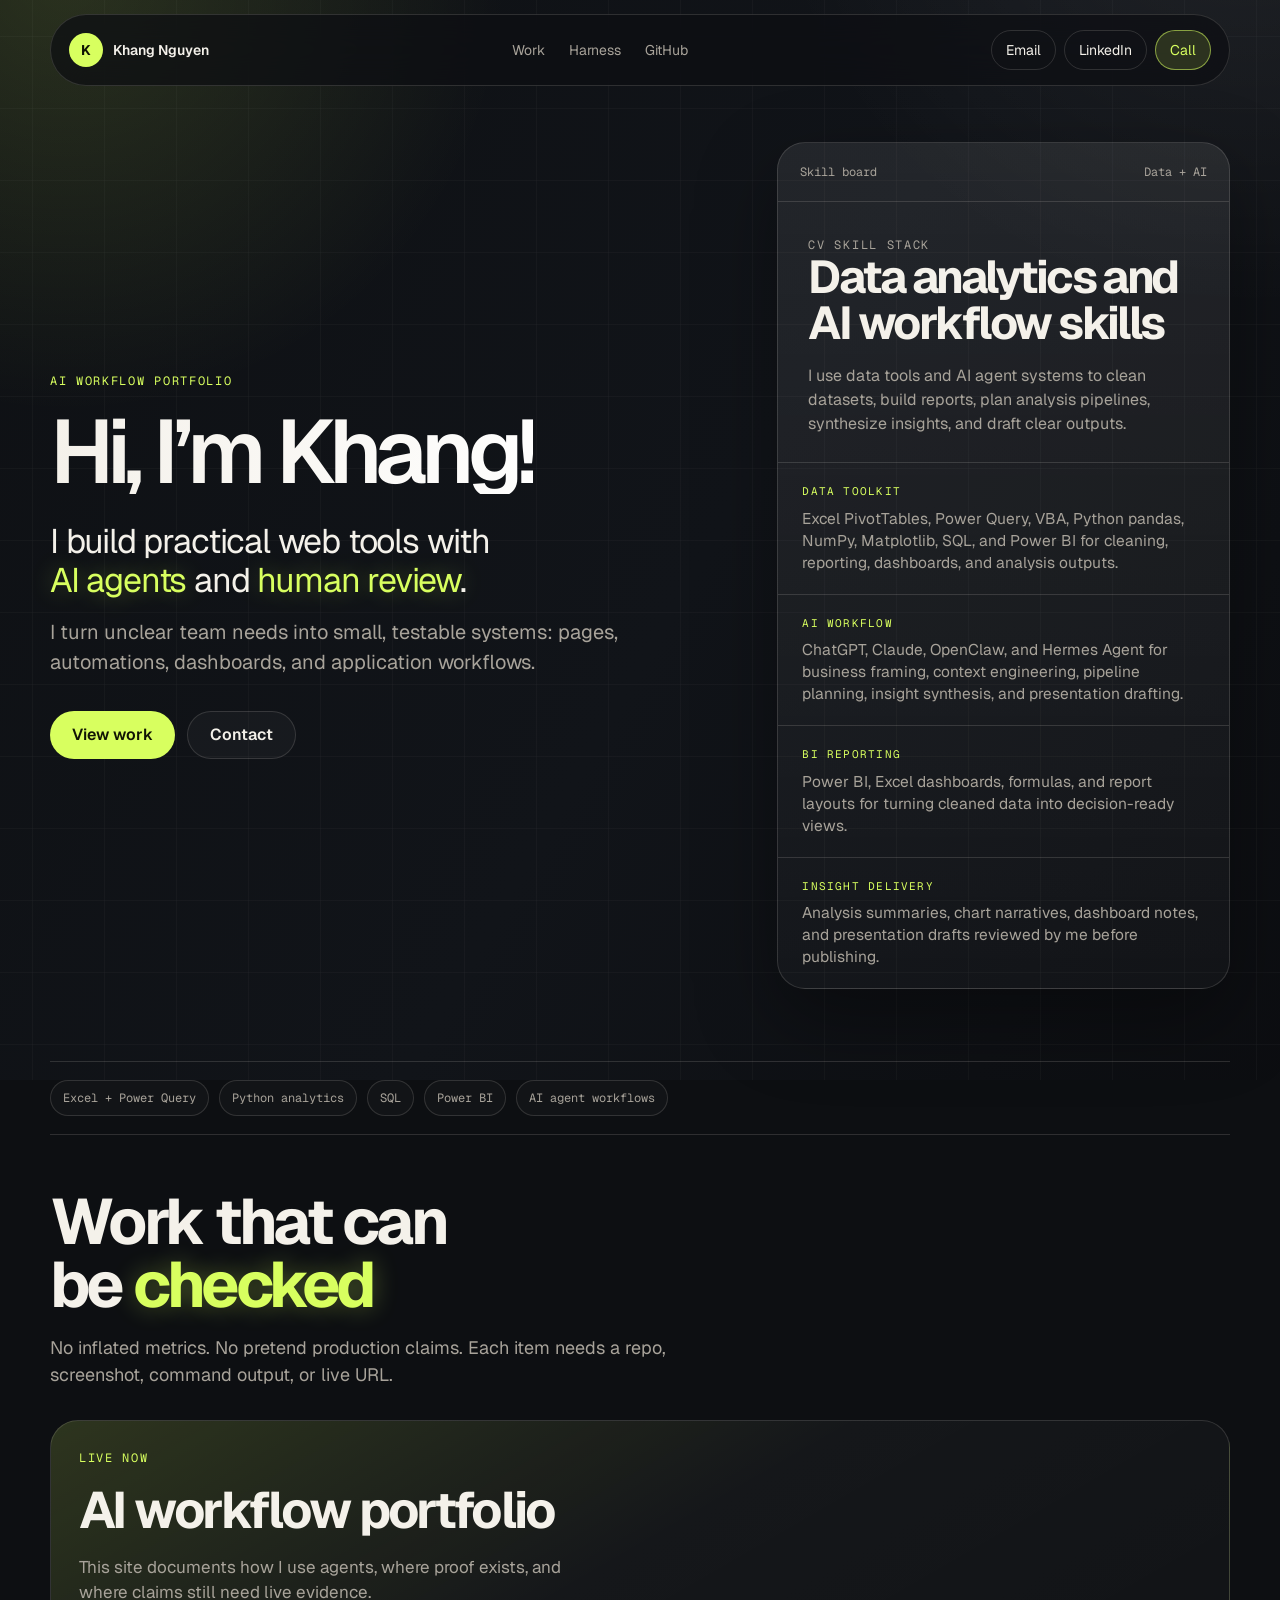
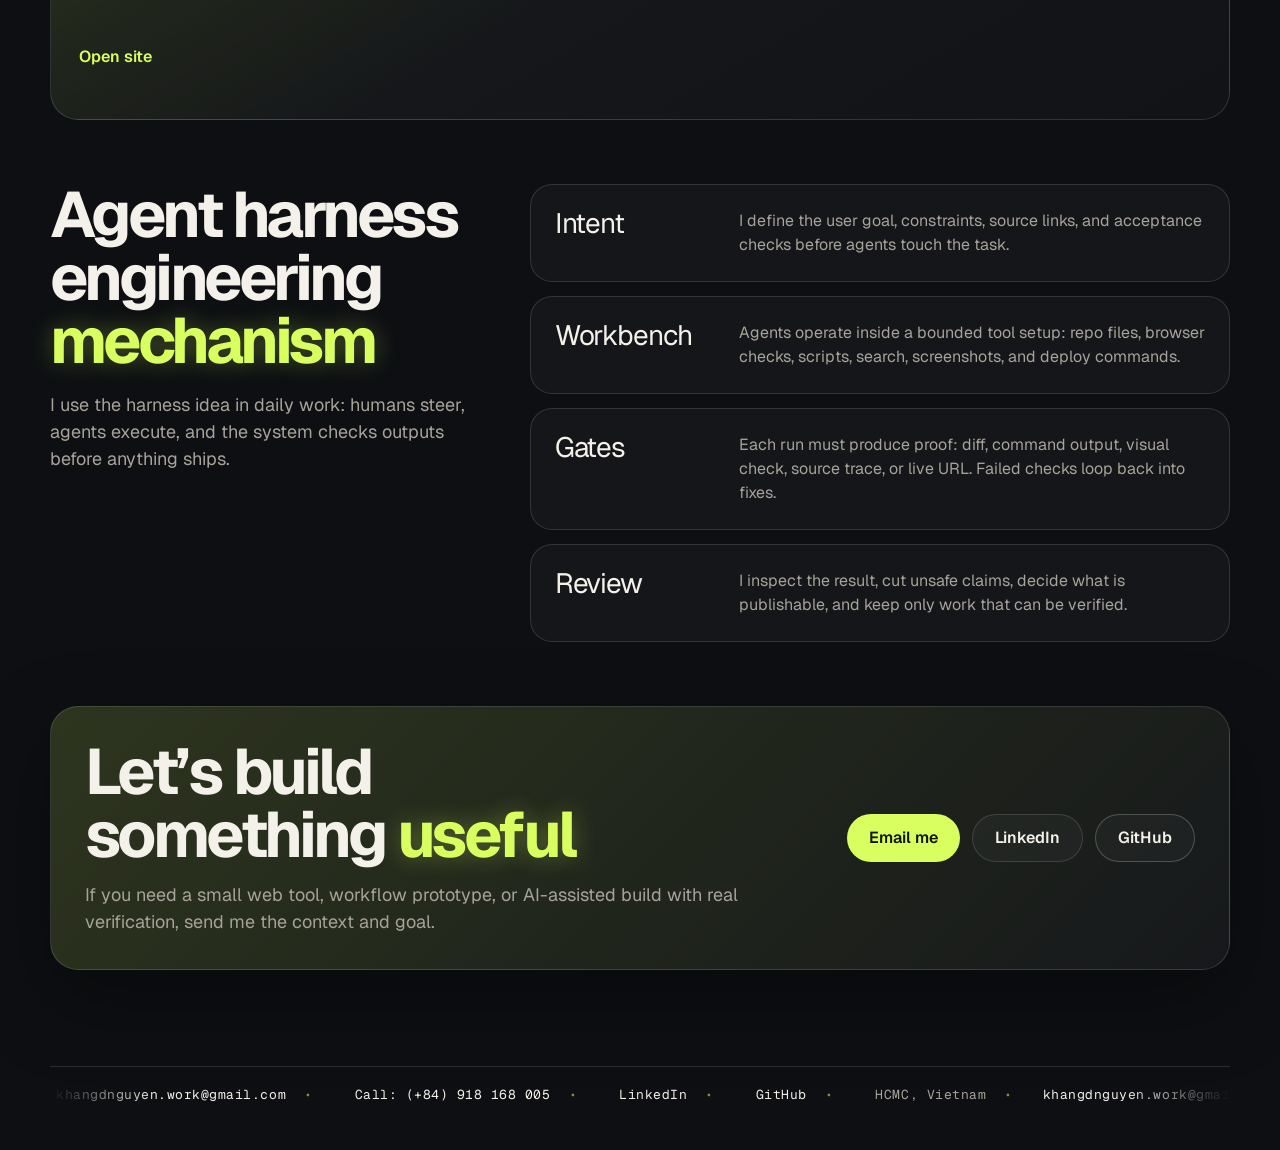
==== commit c82097c6: "Remove lab card and enhance hover effects" ====
--- a/index.html
+++ b/index.html
@@ -95,11 +95,7 @@
           <p>This site documents how I use agents, where proof exists, and where claims still need live evidence.</p>
           <a href="https://im-khang.com">Open site</a>
         </article>
-        <article class="work-card image-card">
-          <div class="texture" aria-hidden="true"></div>
-          <h3>Website improvement lab</h3>
-          <p>Before and after redesign work with screenshots, mobile checks, and concise review notes.</p>
-        </article>
+
       </div>
     </section>
 
@@ -167,6 +163,15 @@
       }
     }, { threshold: 0.18 });
     revealItems.forEach((item) => observer.observe(item));
+
+    const hoverTargets = document.querySelectorAll('.work-card, .process-list li, .skill-board article, .cta-section, .button, .nav-cta');
+    hoverTargets.forEach((target) => {
+      target.addEventListener('pointermove', (event) => {
+        const rect = target.getBoundingClientRect();
+        target.style.setProperty('--mx', `${event.clientX - rect.left}px`);
+        target.style.setProperty('--my', `${event.clientY - rect.top}px`);
+      });
+    });
   </script>
 </body>
 </html>
--- a/styles.css
+++ b/styles.css
@@ -94,13 +94,31 @@
 .footer{display:block;overflow:hidden;padding:0;border-top:1px solid var(--line)}
 .footer-marquee{width:100%;overflow:hidden;padding:18px 0;mask-image:linear-gradient(90deg,transparent,#000 9%,#000 91%,transparent)}
 .footer-track{display:flex;width:max-content;gap:18px;align-items:center;animation:marqueeLeft 28s linear infinite;will-change:transform}
-.footer-track:hover{animation-play-state:paused}
-.footer-track a,.footer-track span{font-family:"Geist Mono",monospace;font-size:13px;color:var(--muted);white-space:nowrap;border:1px solid var(--line);border-radius:999px;padding:9px 13px;background:rgba(255,255,255,.025)}
-.footer-track a{color:var(--text);text-decoration:none;text-decoration-color:transparent}
-.footer-track a:hover{color:var(--accent);border-color:rgba(216,255,95,.55);background:rgba(216,255,95,.08)}
+.footer-track a,.footer-track span{font-family:"Geist Mono",monospace;font-size:13px;color:var(--muted);white-space:nowrap;padding:0 6px;background:transparent;border:0;border-radius:0;letter-spacing:.04em}
+.footer-track a{color:var(--text);text-decoration:none;text-decoration-color:transparent;animation:blinkInvite 1.55s ease-in-out infinite}
+.footer-track a:nth-child(2n){animation-delay:.28s}.footer-track a:nth-child(3n){animation-delay:.55s}
+.footer-track a:hover,.footer-track a:focus-visible{color:var(--accent);text-shadow:0 0 22px rgba(216,255,95,.5);outline:none}
+.footer-track a:after,.footer-track span:after{content:"•";color:rgba(216,255,95,.55);margin-left:18px}
 @keyframes riseIn{from{opacity:0;transform:translateY(18px)}to{opacity:1;transform:none}}
 @keyframes shineText{0%,100%{background-position:0% center}50%{background-position:100% center}}
 @keyframes marqueeLeft{from{transform:translateX(0)}to{transform:translateX(-50%)}}
+@keyframes blinkInvite{0%,100%{opacity:.72;text-shadow:none}45%{opacity:1;color:var(--accent);text-shadow:0 0 18px rgba(216,255,95,.45)}70%{opacity:.9}}
 @media (prefers-reduced-motion:reduce){.word-pop,.hero-copy,.hero-panel,.capability-strip,.section-heading,.cta-section,.footer-track{animation:none!important}.reveal-section{opacity:1;transform:none}.capability-strip span:before,.work-card:before,.process-list li:before,.skill-board article:before{display:none}}
 
 .work-card,.process-list li,.proof-rows article{opacity:1!important;transform:none}
+
+
+/* richer mouse hover effects */
+.work-grid{grid-template-columns:minmax(0,1fr)}
+.work-card{min-height:300px}
+.work-card:after,.process-list li:after,.skill-board article:after,.cta-section:after,.button:after,.nav-cta:after{content:"";position:absolute;inset:0;pointer-events:none;opacity:0;transition:opacity .25s ease;background:radial-gradient(180px circle at var(--mx,50%) var(--my,50%),rgba(216,255,95,.18),transparent 58%)}
+.work-card:hover:after,.process-list li:hover:after,.skill-board article:hover:after,.cta-section:hover:after,.button:hover:after,.nav-cta:hover:after{opacity:1}
+.work-card:hover{box-shadow:0 28px 90px rgba(216,255,95,.09),0 30px 80px rgba(0,0,0,.36);filter:saturate(1.08)}
+.process-list li:hover,.skill-board article:hover{box-shadow:0 18px 60px rgba(216,255,95,.08)}
+.button,.nav-cta,.cta-section{position:relative;overflow:hidden}
+.button:hover,.nav-cta:hover{letter-spacing:.02em;box-shadow:0 0 0 1px rgba(216,255,95,.18),0 12px 36px rgba(216,255,95,.08)}
+.button.primary:hover{box-shadow:0 0 0 1px rgba(216,255,95,.45),0 16px 48px rgba(216,255,95,.18)}
+.section-heading h2 .text-glow,.process h2 .text-glow,.cta-section h2 .text-glow{display:inline-block;transition:transform .25s ease,text-shadow .25s ease}
+.section-heading:hover h2 .text-glow,.process:hover h2 .text-glow,.cta-section:hover h2 .text-glow{transform:translateY(-2px) skewX(-4deg);text-shadow:0 0 32px rgba(216,255,95,.62)}
+.capability-strip span:hover{color:var(--accent);box-shadow:0 10px 36px rgba(216,255,95,.08)}
+@media (max-width:900px){.work-card{min-height:240px}}
